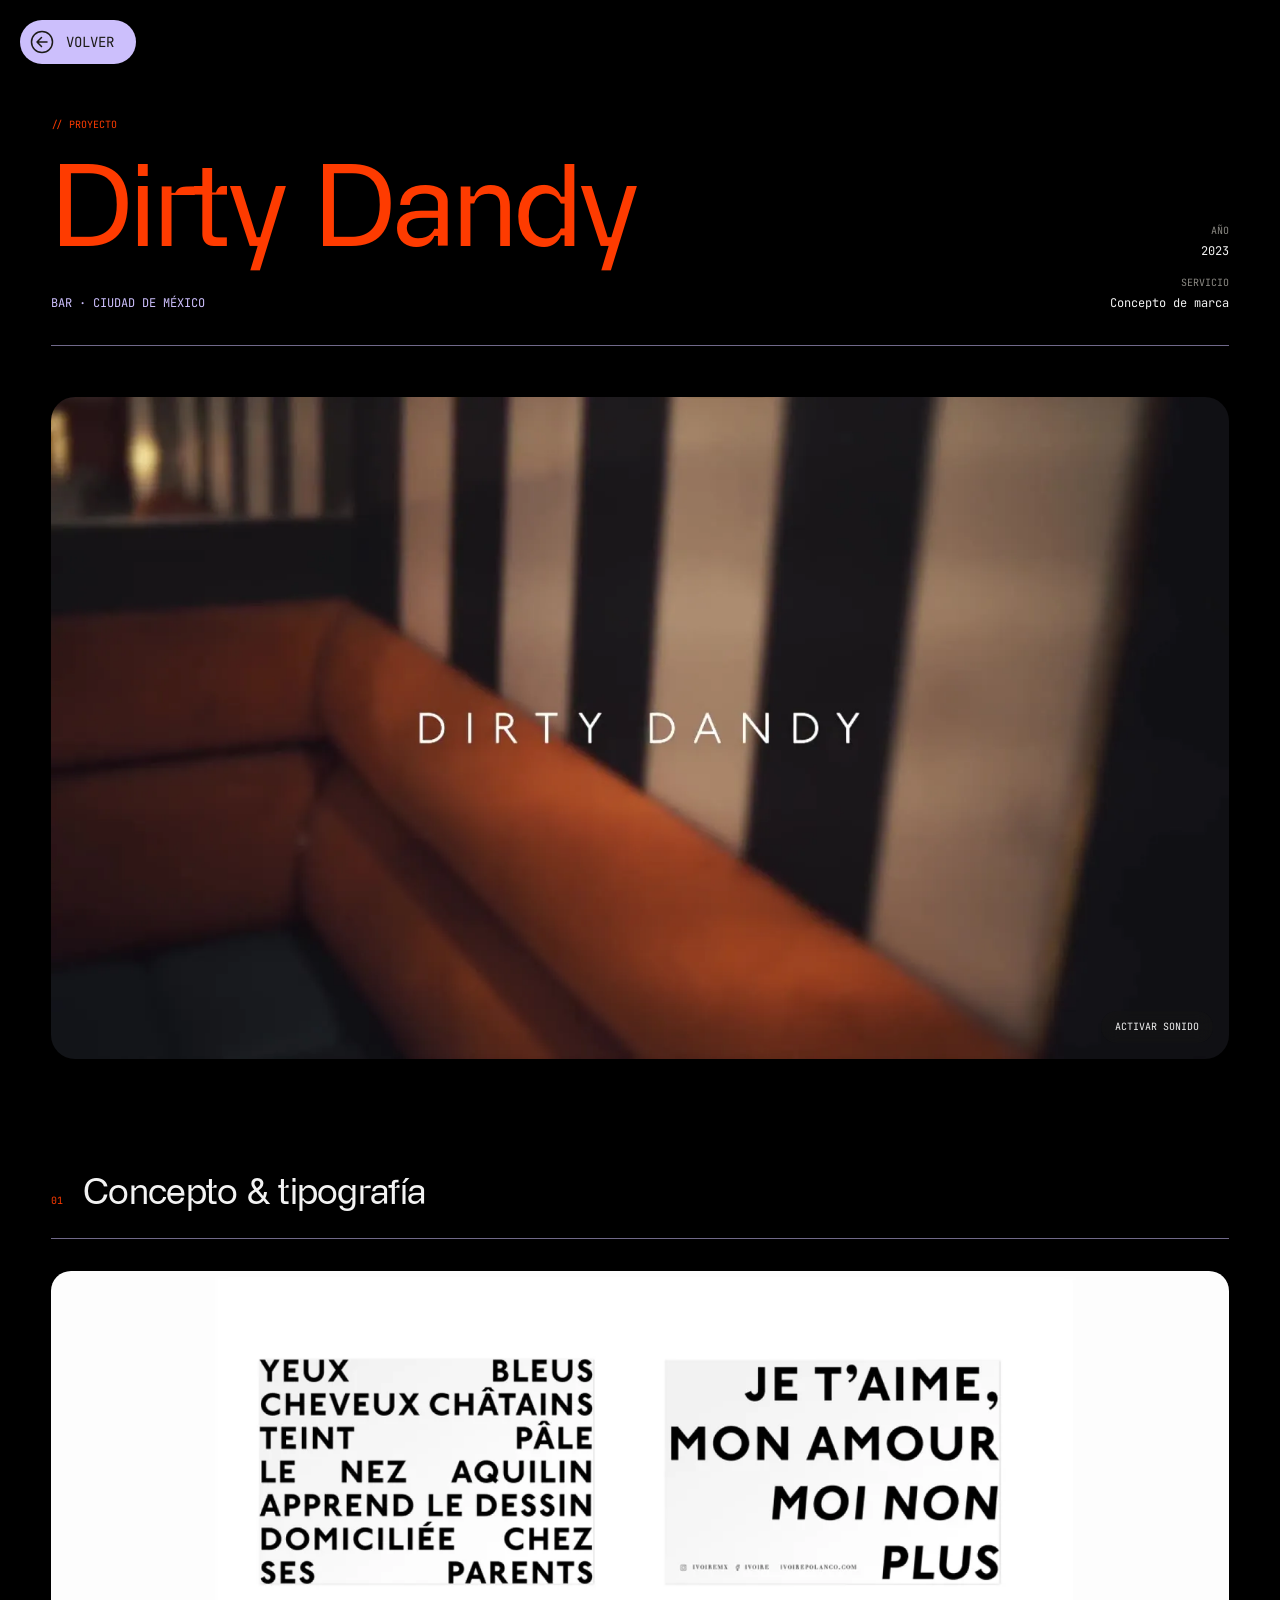
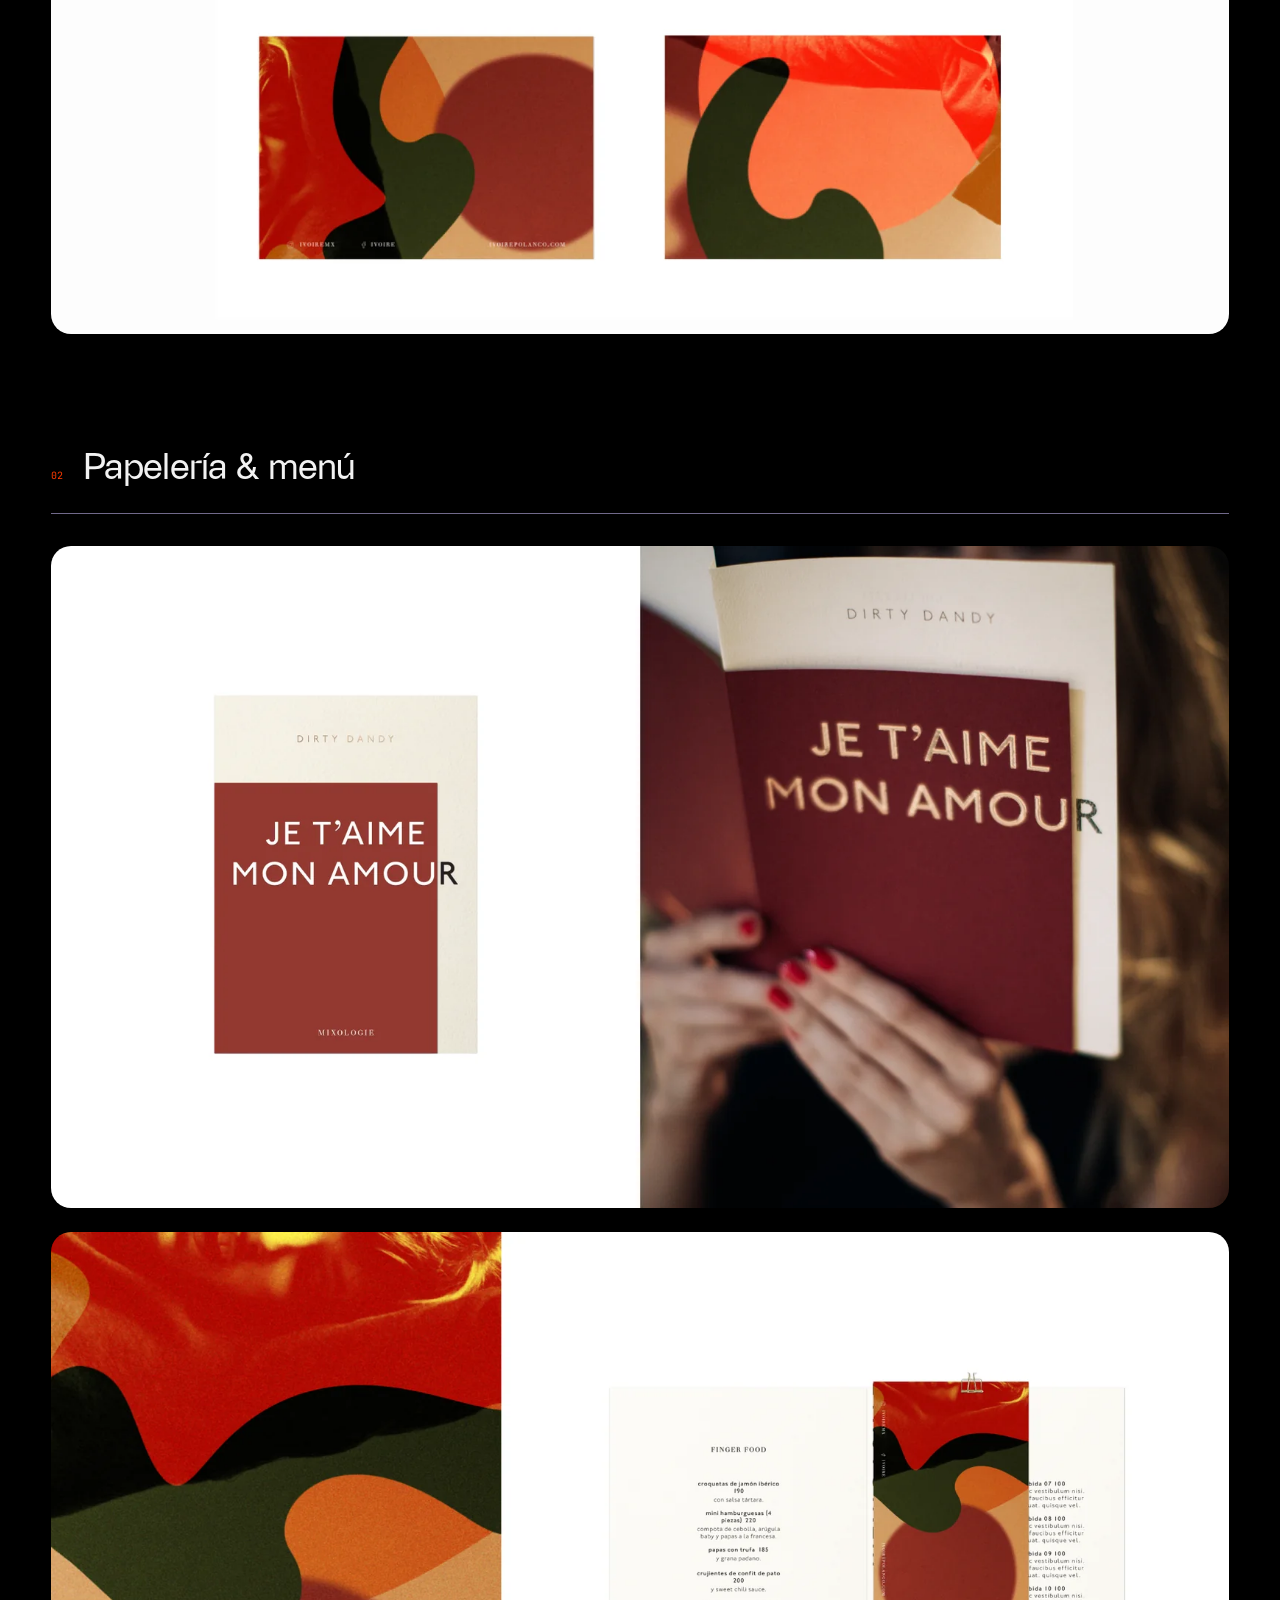
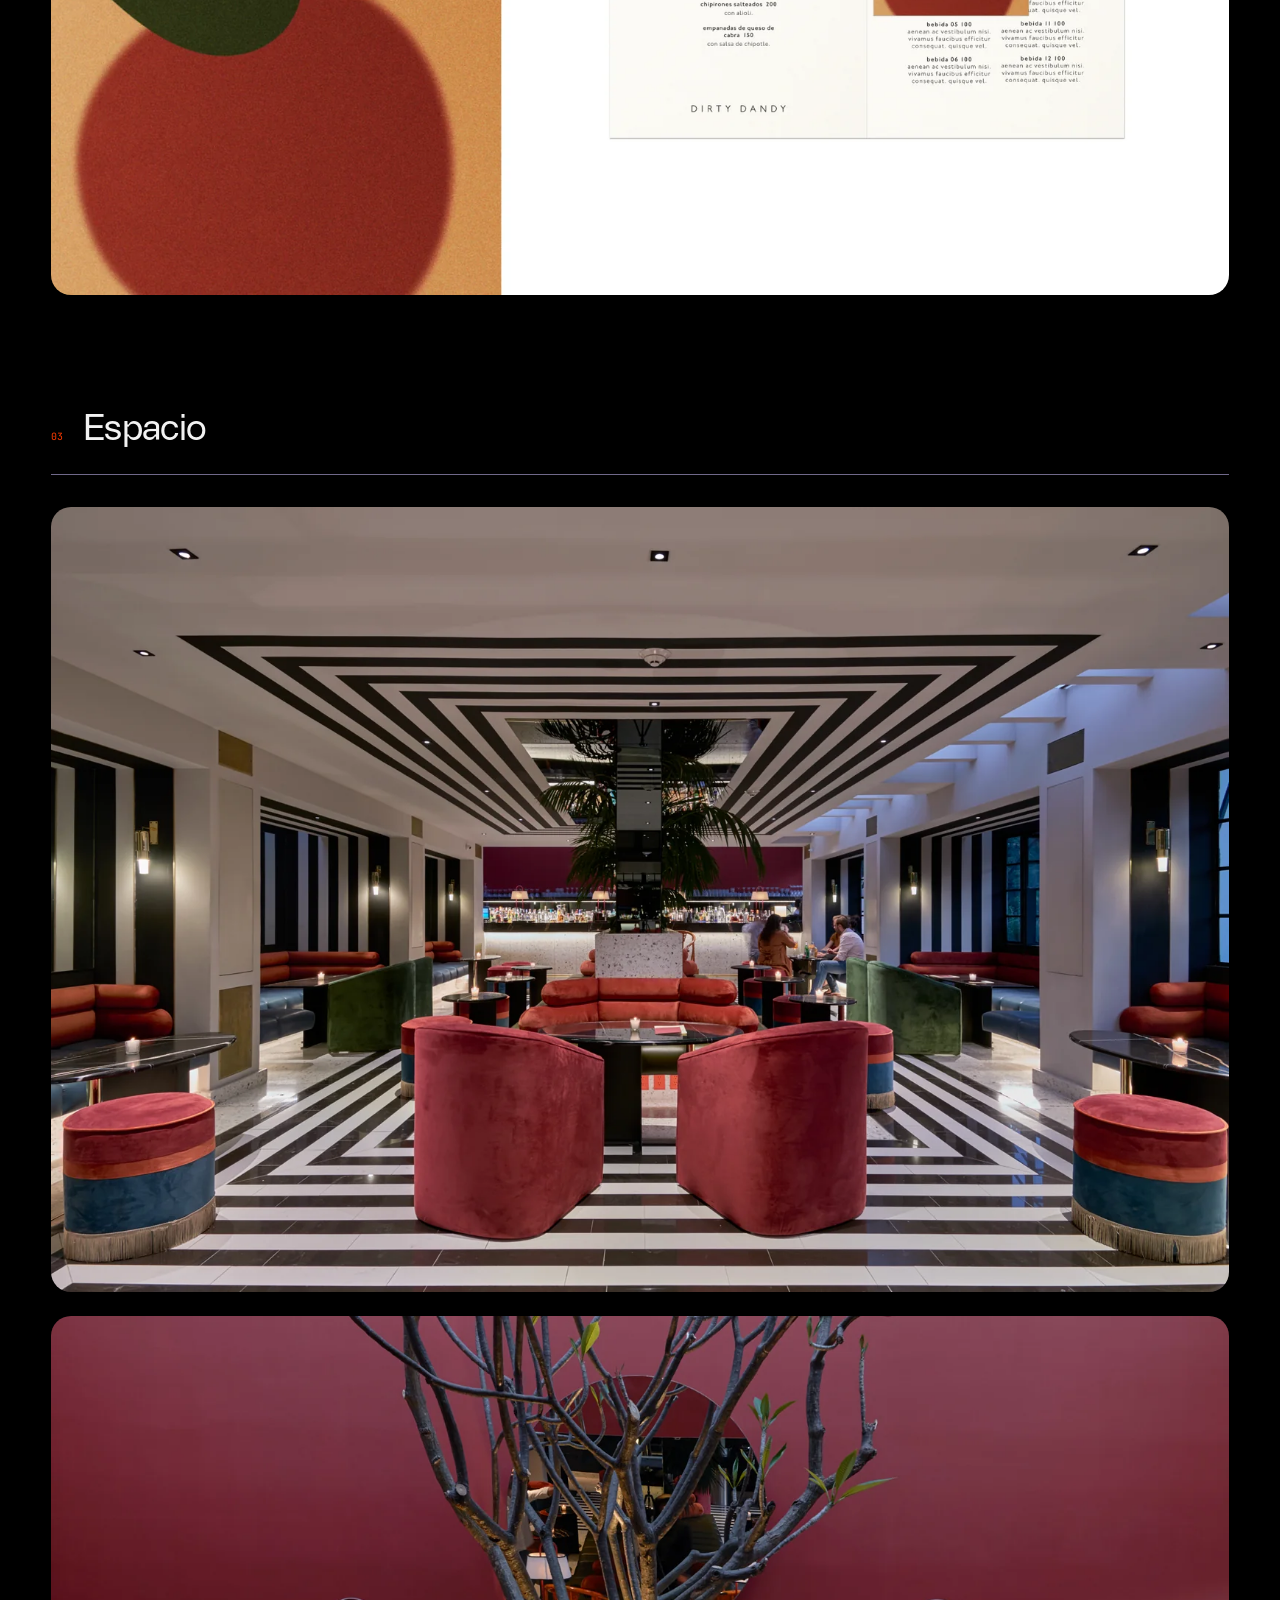
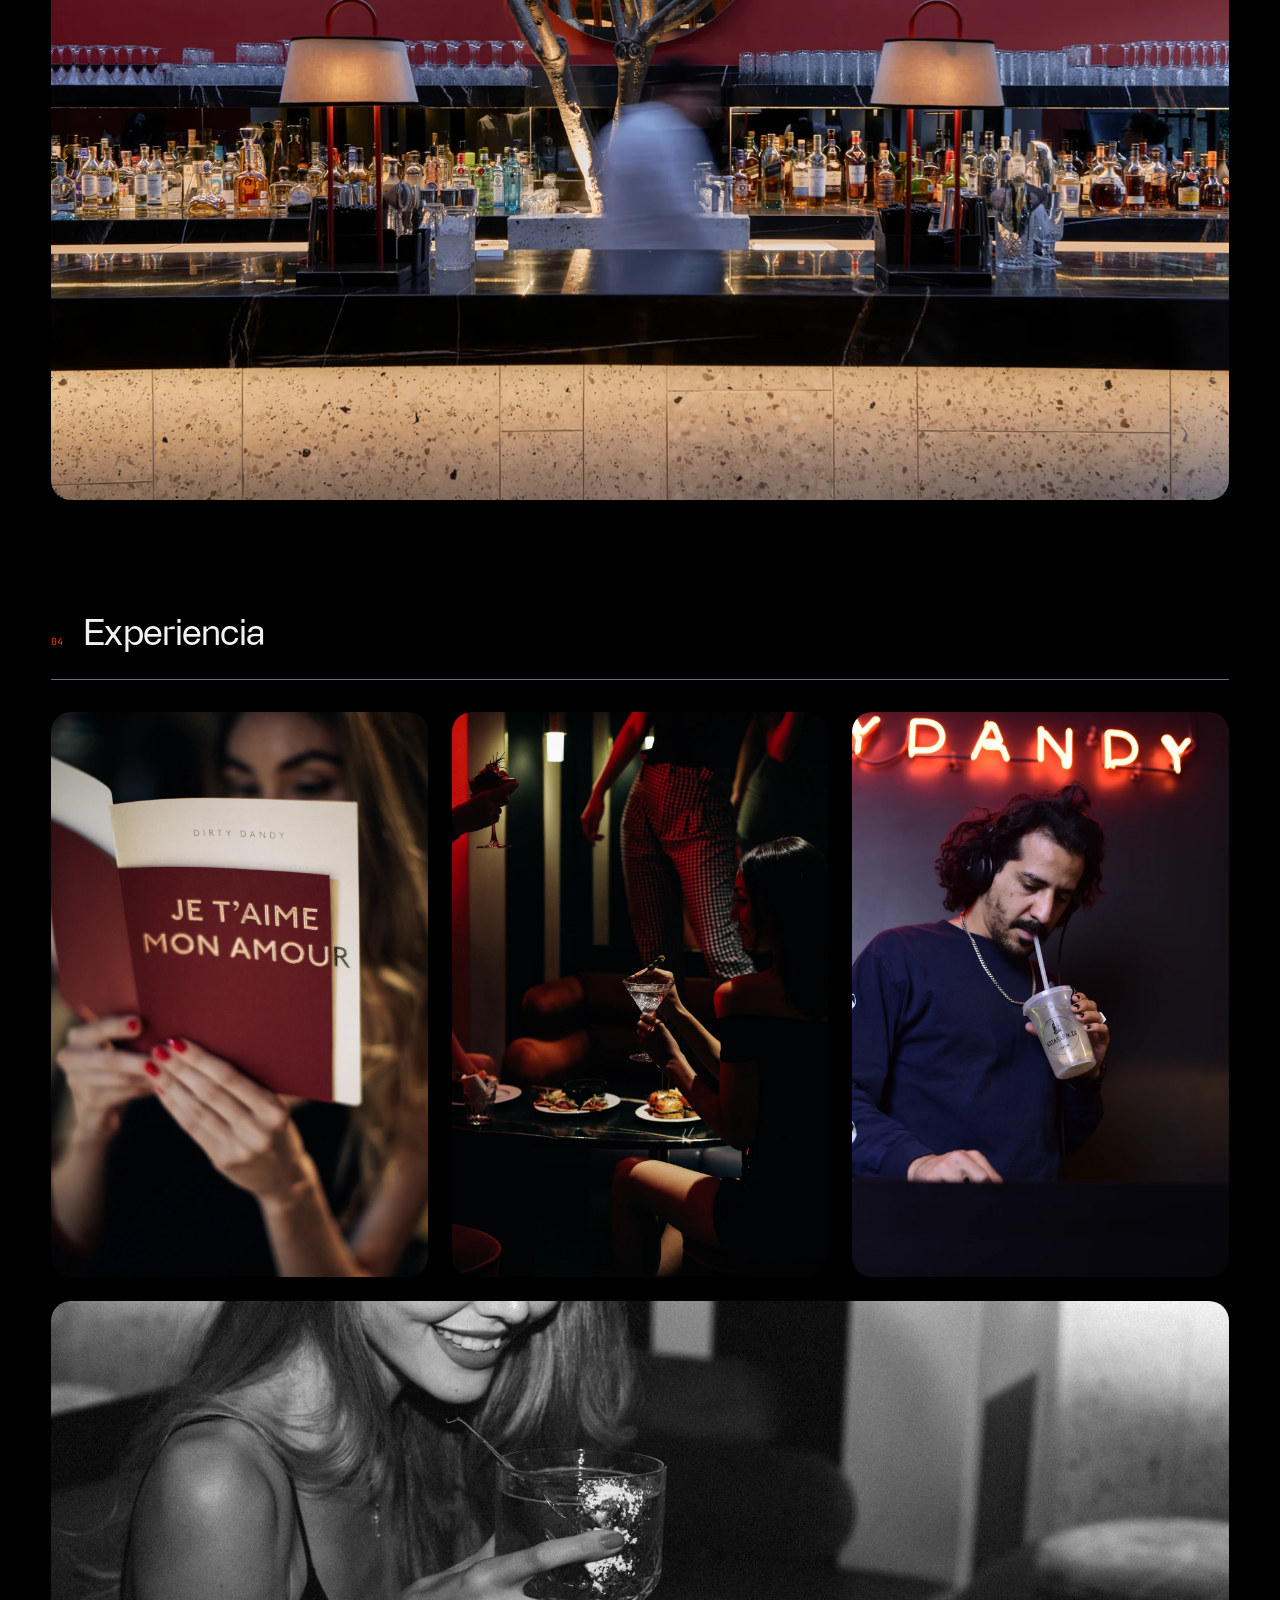
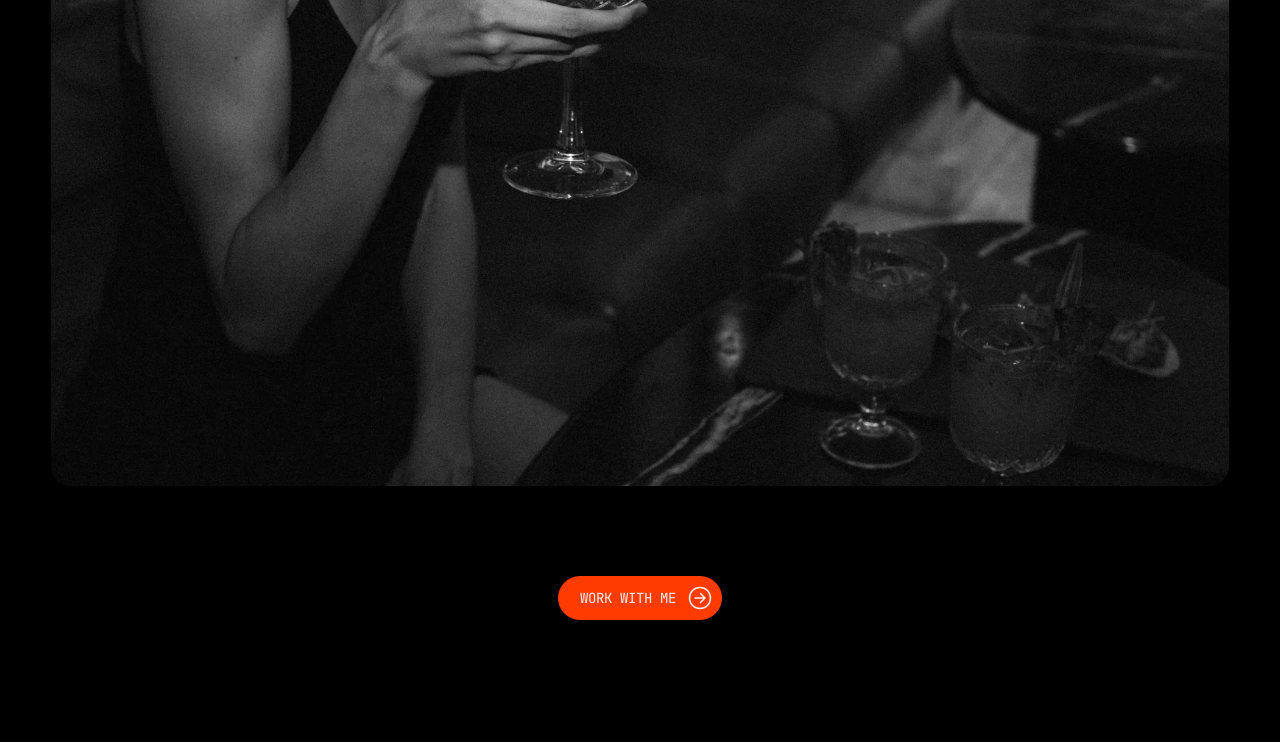
==== proyecto-dirty-dandy.html @ 0cddfb25 "Agrega el proyecto Dirty Dandy: video de portada y construcción de marca por capítulos Co-Authored-B" ====
<!doctype html>
<html lang="es">
<head>
  <meta charset="utf-8">
  <meta name="viewport" content="width=device-width, initial-scale=1">
  <title>Dirty Dandy — Juan Carlos Carranza</title>
  <meta name="description" content="Dirty Dandy. Concepto de marca por Juan Carlos Carranza.">
  <link rel="icon" href="assets/img/personaje-mini.jpg">
  <link rel="preconnect" href="https://fonts.googleapis.com">
  <link rel="preconnect" href="https://fonts.gstatic.com" crossorigin>
  <link href="https://fonts.googleapis.com/css2?family=JetBrains+Mono:wght@400;700&display=swap" rel="stylesheet">
  <link rel="preload" href="assets/fonts/Rinter-Regular.woff2" as="font" type="font/woff2" crossorigin>
  <link rel="stylesheet" href="styles.css">
</head>
<body class="am-page pj-page">
  <!-- Página de proyecto: se llega desde la tarjeta Dirty Dandy en Proyectos. -->
  <a href="index.html#proyectos" class="btn btn-lilac am-back"><svg class="arrow" viewBox="0 0 24 24" aria-hidden="true"><use href="#i-arrow"/></svg> Volver</a>

  <main class="pj">
    <header class="pj-head">
      <p class="label">// Proyecto</p>
      <h1>Dirty Dandy</h1>
      <p class="pj-tagline">Bar · Ciudad de México</p>
      <dl class="pj-meta">
        <div><dt>Año</dt><dd>2023</dd></div>
        <div><dt>Servicio</dt><dd>Concepto de marca</dd></div>
      </dl>
    </header>

    <div class="pj-video">
      <video src="assets/video/dirty-dandy.mp4" poster="assets/img/dirty-dandy/dd-poster.webp" autoplay muted loop playsinline preload="auto" aria-label="Video de Dirty Dandy"></video>
      <button type="button" class="pj-sound" aria-pressed="false" data-sound>Activar sonido</button>
    </div>

    <!-- Construcción de marca: cada capítulo es un paso. Para sumar piezas, copia una <figure>. -->
    <section class="dd-chapter">
      <div class="dd-step"><span>01</span><h2>Concepto &amp; tipografía</h2></div>
      <div class="dd-grid">
        <figure class="dd-item dd-full"><img src="assets/img/dirty-dandy/dd-09.webp" alt="Tarjetas tipográficas en francés: Je t'aime, mon amour" loading="lazy"></figure>
      </div>
    </section>

    <section class="dd-chapter">
      <div class="dd-step"><span>02</span><h2>Papelería &amp; menú</h2></div>
      <div class="dd-grid">
        <figure class="dd-item dd-full"><img src="assets/img/dirty-dandy/dd-08.webp" alt="Portada del menú de mixología: Je t'aime mon amour" loading="lazy"></figure>
        <figure class="dd-item dd-full"><img src="assets/img/dirty-dandy/dd-07.webp" alt="Menú Finger Food con arte abstracto" loading="lazy"></figure>
      </div>
    </section>

    <section class="dd-chapter">
      <div class="dd-step"><span>03</span><h2>Espacio</h2></div>
      <div class="dd-grid">
        <figure class="dd-item dd-full"><img src="assets/img/dirty-dandy/dd-03.webp" alt="Interior del bar con piso a rayas blanco y negro" loading="lazy"></figure>
        <figure class="dd-item dd-full"><img src="assets/img/dirty-dandy/dd-02.webp" alt="Barra con muro rojo, espejo redondo y árbol" loading="lazy"></figure>
      </div>
    </section>

    <section class="dd-chapter">
      <div class="dd-step"><span>04</span><h2>Experiencia</h2></div>
      <div class="dd-grid dd-three">
        <figure class="dd-item"><img src="assets/img/dirty-dandy/dd-05.webp" alt="Menú abierto en manos de una invitada" loading="lazy"></figure>
        <figure class="dd-item"><img src="assets/img/dirty-dandy/dd-04.webp" alt="Invitada con un martini en el bar" loading="lazy"></figure>
        <figure class="dd-item"><img src="assets/img/dirty-dandy/dd-01.webp" alt="DJ bajo el neón de Dirty Dandy" loading="lazy"></figure>
      </div>
      <div class="dd-grid">
        <figure class="dd-item dd-full"><img src="assets/img/dirty-dandy/dd-06.webp" alt="Fotografía en blanco y negro de una invitada con su coctel" loading="lazy"></figure>
      </div>
    </section>

    <div class="pj-cta">
      <a href="index.html#contacto" class="btn">Work with me <svg class="arrow" viewBox="0 0 24 24" aria-hidden="true"><use href="#i-arrow"/></svg></a>
    </div>
  </main>

  <svg width="0" height="0" style="position:absolute" aria-hidden="true">
    <symbol id="i-arrow" viewBox="0 0 24 24"><g fill="none" stroke="currentColor" stroke-width="1.5" stroke-linecap="round" stroke-linejoin="round"><circle cx="12" cy="12" r="10.5"/><path d="M7 12h10M12.5 7.5 17 12l-4.5 4.5"/></g></symbol>
  </svg>
  <script src="project-video.js" defer></script>
</body>
</html>
---- styles.css ----
/* Tipografía Rinter (Thunder Type, con licencia). Inter queda de respaldo. */
@font-face {
  font-family: "Rinter";
  src: url("assets/fonts/Rinter-Regular.woff2") format("woff2");
  font-weight: 400; font-style: normal; font-display: swap;
}

/* =========================================================
   COLORES Y TIPOGRAFÍA
   Cambia estos valores para ajustar toda la paleta del sitio.
   ========================================================= */
:root {
  /* Paleta del sistema visual */
  --black:  #1C1B17;  /* negro */
  --orange: #FE3B00;  /* naranja */
  --lilac:  #CCBFFC;  /* lila */
  --paper:  #F2F2F2;  /* gris claro */
  --white:  #F2F2F2;
  --grey:   #8C8A84;  /* texto secundario sobre negro */
  --grey-l: #6B6963;  /* texto secundario sobre gris claro */
  --line:   #33322D;  /* líneas sobre negro */
  --line-l: #D9D8D4;  /* líneas sobre gris claro */
  --tile:   #262520;  /* fondo de tarjetas */

  /* Tipografía del sistema visual */
  --sans: "Rinter", "Helvetica Neue", Arial, sans-serif;
  --mono: "JetBrains Mono", ui-monospace, Menlo, monospace;
  --track: -0.02em;   /* tracking -20 */
  --gutter: clamp(16px, 4vw, 56px);
  --max: 1320px;
}

* { box-sizing: border-box; margin: 0; padding: 0; }
html { scroll-behavior: smooth; scroll-padding-top: 100px; }
body {
  background: var(--black); color: var(--white);
  font-family: var(--mono); font-size: 12px; line-height: 20px;   /* Base 12/20 */
  -webkit-font-smoothing: antialiased; overflow-x: hidden;
}
a { color: inherit; text-decoration: none; }
img { display: block; max-width: 100%; }
::selection { background: var(--orange); color: var(--white); }
h1, h2, h3 { font-family: var(--sans); font-weight: 400; letter-spacing: var(--track); }
svg { width: 20px; height: 20px; flex: none; }

/* ---------- Estilos de texto del sistema ---------- */
.t-h1 { font-family: var(--sans); font-size: 36px; line-height: 44px; font-weight: 400; letter-spacing: var(--track); }
.t-h2 { font-family: var(--sans); font-size: 20px; line-height: 28px; font-weight: 400; letter-spacing: var(--track); }
.t-lg { font-family: var(--mono); font-size: 14px; line-height: 22px; }
.t-sm { font-family: var(--mono); font-size: 10px; line-height: 20px; text-transform: uppercase; }

/* ---------- Botones del sistema (píldoras con borde) ---------- */
.btn {
  display: inline-flex; align-items: center; gap: 12px; height: 44px; padding: 0 10px 0 22px;
  border-radius: 999px; border: 1.5px solid var(--paper);
  font-family: var(--mono); font-size: 14px; line-height: 22px; text-transform: uppercase; white-space: nowrap;
  background: var(--orange); color: var(--paper);
  transition: background .2s, color .2s, border-color .2s;
}
.btn .arrow { width: 24px; height: 24px; transition: transform .25s; }
.btn:hover { background: var(--black); color: var(--paper); }
.btn:hover .arrow { transform: translateX(3px); }
.btn-lilac { background: var(--lilac); color: var(--black); border-color: var(--black); }
.btn-lilac:hover { background: var(--orange); color: var(--paper); border-color: var(--paper); }
.light .btn { border-color: var(--black); }
.btn-sm { height: 42px; }
.arrow { width: 24px; height: 24px; }

/* Botón de ícono (WhatsApp, redes) */
.icon-btn {
  width: 44px; height: 44px; border-radius: 50%; flex: none;
  display: grid; place-items: center;
  background: #3A3935; color: var(--paper); border: 1.5px solid var(--paper);
  transition: background .2s, transform .2s;
}
.icon-btn svg { width: 22px; height: 22px; }
.icon-btn:hover { background: var(--orange); }

/* ---------- Menú ---------- */
.nav {
  position: fixed; top: 26px; left: 50%; transform: translateX(-50%); z-index: 60;
  width: max-content; max-width: calc(100vw - 24px);
  display: flex; align-items: center; gap: 28px;
  height: 62px; padding: 0 8px; border-radius: 999px;
  /* vidrio esmerilado oscuro */
  background:
    linear-gradient(180deg, rgba(255,255,255,.055), rgba(255,255,255,.015) 50%, rgba(255,255,255,.03)),
    rgba(20, 19, 17, .9);
  backdrop-filter: blur(18px) saturate(140%); -webkit-backdrop-filter: blur(18px) saturate(140%);
  box-shadow: inset 0 1px 0 rgba(255,255,255,.08), 0 30px 60px -20px rgba(0,0,0,.95), 0 0 0 1px rgba(0,0,0,.6);
  transition: gap .35s ease;
}
.nav-brand { flex: none; display: flex; align-items: center; gap: 12px; color: var(--orange); }
.nav-brand img { width: 42px; height: 42px; border-radius: 50%; object-fit: cover; }
.nav-name { font-family: var(--sans); font-size: 16px; letter-spacing: var(--track); white-space: nowrap; overflow: hidden; max-width: 420px; transition: max-width .35s ease, opacity .25s; }
.nav-links { position: relative; display: flex; align-items: center; height: 42px; gap: 2px; }
.nav::before {                       /* borde fino de luz: naranja a la izquierda, lila a la derecha */
  content: ""; position: absolute; inset: 0; border-radius: inherit; padding: 1px; pointer-events: none;
  background: linear-gradient(100deg, rgba(254,59,0,.45), rgba(255,255,255,.12) 18%, rgba(255,255,255,.05) 50%, rgba(204,191,252,.35));
  -webkit-mask: linear-gradient(#000 0 0) content-box, linear-gradient(#000 0 0); -webkit-mask-composite: xor; mask-composite: exclude;
}
.nav-links { height: 48px; }
.nav-links .tab {
  position: relative; z-index: 2; display: flex; align-items: center; height: 100%; padding: 0 20px; border-radius: 999px;
  font-family: var(--mono); font-size: 12px; line-height: 20px; text-transform: uppercase; color: #6E6C67; white-space: nowrap; transition: color .3s;
}
.nav-links .tab:hover { color: #B9B7B1; }
.nav-links .tab.is-active, .nav-links .tab.is-lit { color: var(--paper); }
.nav-links .tab:focus-visible { outline: 2px solid rgba(242,242,242,.6); outline-offset: -3px; }

/* Botón CTA del menú, con las reglas de los botones: lila → naranja al pasar el mouse → negro al presionar */
.nav .nav-cta { background: var(--lilac); color: var(--black); border-color: var(--black); }
.nav .nav-cta:hover { background: var(--orange); color: var(--paper); border-color: var(--paper); }
.nav .nav-cta:active { background: var(--black); color: var(--paper); border-color: var(--paper); }

/* ---------- Efecto spotlight en el menú ---------- */
.nav { --light: 228, 240, 236; }
.active-pill, .hover-pill { position: absolute; top: 0; left: 0; height: 100%; width: 0; border-radius: 999px; pointer-events: none; opacity: 0; }
.active-pill {                       /* píldora de vidrio en relieve, con la forma de los botones CTA */
  z-index: 1;
  background: linear-gradient(180deg, rgba(255,255,255,.13), rgba(255,255,255,.05) 55%, rgba(255,255,255,.07));
  box-shadow: inset 0 1px 0 rgba(255,255,255,.22), 0 8px 20px -8px rgba(0,0,0,.9), 0 0 24px -6px rgba(230,240,236,.22);
}
.active-pill::after, .hover-pill::after {   /* aro de luz del vidrio */
  content: ""; position: absolute; inset: 0; border-radius: inherit; padding: 1.5px; pointer-events: none;
  background: linear-gradient(180deg, rgba(255,255,255,.55), rgba(255,255,255,.06) 55%, rgba(204,191,252,.3));
  -webkit-mask: linear-gradient(#000 0 0) content-box, linear-gradient(#000 0 0); -webkit-mask-composite: xor; mask-composite: exclude;
}
.active-pill::before {               /* destello en el borde superior, donde cae la luz */
  content: ""; position: absolute; left: 18%; right: 18%; top: -2px; height: 2px; border-radius: 2px;
  background: radial-gradient(closest-side, rgba(255,245,230,.95), transparent); filter: blur(.5px);
}
.hover-pill { z-index: 0; background: rgba(255,255,255,.04); }
.hover-pill::after { background: linear-gradient(180deg, rgba(255,255,255,.16), rgba(255,255,255,.02)); }
.beam {
  position: absolute; left: 0; bottom: 54px; width: 0; height: 160px; pointer-events: none; opacity: 0;
  transform-origin: 50% 100%; mix-blend-mode: screen; filter: blur(5px);
}
.beam::before, .beam i {
  content: ""; position: absolute; inset: 0;
  clip-path: polygon(calc(50% - var(--top, 5px)) 0, calc(50% + var(--top, 5px)) 0, 100% 100%, 0 100%);
}
.beam::before { background: linear-gradient(180deg, rgba(var(--light),0), rgba(var(--light),.12) 45%, rgba(var(--light),.38) 92%, rgba(var(--light),.5)); }
.beam i {
  background: repeating-linear-gradient(90deg, rgba(var(--light),0) 0 9px, rgba(var(--light),.16) 9px 12px, rgba(var(--light),0) 12px 22px);
  -webkit-mask: linear-gradient(180deg, transparent, #000 70%); mask: linear-gradient(180deg, transparent, #000 70%);
  animation: breathe 3.6s ease-in-out infinite;
}
@keyframes breathe { 50% { opacity: .35; } }
.rimlight { position: absolute; top: -1.5px; left: 0; width: 0; height: 2px; z-index: 3; pointer-events: none; opacity: 0;
  background: radial-gradient(closest-side, rgba(228,255,246,.9), rgba(228,255,246,0)); }
.floor { position: absolute; top: 48px; left: 0; width: 0; height: 44px; border-radius: 50%; pointer-events: none; opacity: 0;
  background: rgba(200,235,225,.22); filter: blur(18px); mix-blend-mode: screen; z-index: -1; }
.nav-cta, .nav-wa { transition: opacity .25s; }
.nav-wa { display: none; }
/* Versión compacta (al bajar) */
.nav.is-compact .nav-name { max-width: 0; opacity: 0; margin-left: -12px; }
.nav.is-compact .nav-cta { display: none; }
.nav.is-compact .nav-wa { display: grid; }

/* ---------- Botones flotantes ---------- */
.float { position: fixed; left: 14px; bottom: 24px; z-index: 40; list-style: none; display: flex; flex-direction: column; gap: 10px; }

/* ---------- Portada ---------- */
.hero {
  min-height: 100svh;
  display: flex; flex-direction: column; align-items: center; justify-content: center; text-align: center;
  padding: 130px var(--gutter) 80px;
}
/* Personaje del hero */
.toy {
  position: relative; display: block; border: 0; background: none; cursor: pointer; padding: 0;
  width: clamp(170px, 20vw, 270px); aspect-ratio: 697 / 900; margin-bottom: clamp(28px, 4vw, 48px);
  perspective: 900px; -webkit-tap-highlight-color: transparent;
}
.toy:focus-visible { outline: 2px solid rgba(242,242,242,.6); outline-offset: 8px; border-radius: 24px; }
.toy-glow {                         /* halo naranja detrás, tu color */
  position: absolute; left: 50%; top: 46%; width: 115%; aspect-ratio: 1; border-radius: 50%;
  transform: translate(-50%, -50%);
  background: radial-gradient(circle, rgba(254,59,0,.55), rgba(254,59,0,.18) 45%, transparent 70%);
  filter: blur(10px); animation: glow 4.2s ease-in-out infinite;
}
.toy-body { position: absolute; inset: 0; display: block; transform-style: preserve-3d; will-change: transform; }
.toy-body img {
  width: 100%; height: 100%; object-fit: contain; display: block;
  filter: drop-shadow(0 18px 24px rgba(0,0,0,.45));
  transform-origin: 50% 100%;
  animation: toy-drop 1.1s cubic-bezier(.3,.7,.3,1) both, toy-float 4.2s ease-in-out 1.1s infinite;
}
.toy-shadow {                       /* sombra en el piso que se achica cuando flota */
  position: absolute; left: 50%; bottom: -4%; width: 62%; height: 7%; border-radius: 50%;
  transform: translateX(-50%); background: radial-gradient(closest-side, rgba(0,0,0,.6), transparent);
  animation: toy-shadow 4.2s ease-in-out 1.1s infinite;
}
/* entrada: cae, se aplasta al tocar el piso y rebota */
@keyframes toy-drop {
  0%   { transform: translateY(-120px) scale(.9, 1.08); opacity: 0; }
  45%  { transform: translateY(0) scale(.96, 1.04); opacity: 1; }
  58%  { transform: translateY(0) scale(1.1, .88); }
  74%  { transform: translateY(-22px) scale(.97, 1.04); }
  88%  { transform: translateY(0) scale(1.04, .96); }
  100% { transform: translateY(0) scale(1, 1); }
}
@keyframes toy-float { 50% { transform: translateY(-12px) rotate(-1.2deg); } }
@keyframes toy-shadow { 50% { transform: translateX(-50%) scale(.82); opacity: .7; } }
@keyframes glow { 50% { opacity: .75; transform: translate(-50%, -50%) scale(.94); } }
/* al tocarlo: salta para saludar */
.toy.is-hop .toy-body img { animation: toy-hop .9s cubic-bezier(.3,.7,.3,1); }
@keyframes toy-hop {
  0%   { transform: translateY(0) scale(1, 1); }
  15%  { transform: translateY(0) scale(1.1, .88); }
  45%  { transform: translateY(-46px) scale(.95, 1.06) rotate(-6deg); }
  60%  { transform: translateY(-46px) rotate(6deg); }
  80%  { transform: translateY(0) scale(1.08, .92) rotate(0); }
  100% { transform: translateY(0) scale(1, 1); }
}
@keyframes bob { 50% { transform: translateY(-10px); } }
.hero h1 { color: var(--orange); font-size: clamp(36px, 4.8vw, 72px); line-height: 1.05; }  /* título grande de portada */
.hero-text { max-width: 60ch; margin-top: 28px; color: #D9D8D4; }
.hero-text strong { color: var(--paper); font-weight: 700; }
.hero .btn { margin-top: 28px; }
.chips { list-style: none; display: flex; flex-wrap: wrap; justify-content: center; gap: 8px; margin-top: 28px; }
.chips a {
  display: block; background: var(--lilac); color: var(--black);
  padding: 10px 18px; font-size: 12px; line-height: 20px; text-transform: uppercase;
  transition: background .2s, color .2s;
}
.chips a:hover { background: var(--black); color: var(--paper); box-shadow: inset 0 0 0 1px var(--lilac); }

/* ---------- Generales ---------- */
.section { max-width: var(--max); margin: 0 auto; padding: clamp(72px, 9vw, 120px) var(--gutter); border-top: 1px solid var(--line); }
/* Secciones en gris claro: el fondo se extiende a todo el ancho */
.light { background: var(--paper); color: var(--black); box-shadow: 0 0 0 100vmax var(--paper); clip-path: inset(0 -100vmax); border-top-color: var(--line-l); }
.label { color: var(--orange); font-size: 10px; line-height: 20px; text-transform: uppercase; margin-bottom: 32px; }   /* Sm */
h2 { font-size: 36px; line-height: 44px; }   /* H1 del sistema */
.hl { color: var(--orange); }

/* ---------- Sobre mí ---------- */
.about { display: grid; grid-template-columns: 1.15fr 1fr; gap: clamp(36px, 6vw, 96px); align-items: start; }
.about h2 { max-width: 20ch; }
.about-text { display: flex; flex-direction: column; gap: 16px; font-size: 12px; line-height: 20px; text-align: justify; hyphens: auto; }   /* base 12/20, igual que el hero */
.about-text strong { font-weight: 700; }
.about-text .btn { align-self: flex-start; margin-top: 12px; }
.facts { list-style: none; display: grid; grid-template-columns: repeat(3, 1fr); gap: 16px; margin-top: 8px; padding-top: 20px; border-top: 1px solid var(--line-l); text-align: left; }
.facts b { display: block; font-family: var(--mono); font-weight: 400; font-size: 36px; line-height: 44px; letter-spacing: -0.04em; color: var(--orange); }
.facts span { font-size: 10px; line-height: 20px; color: var(--grey-l); text-transform: uppercase; }

/* ---------- Pilares ---------- */
.pillars { list-style: none; display: grid; grid-template-columns: repeat(4, 1fr); gap: 1px; background: var(--line-l); border: 1px solid var(--line-l); }
.pillars li { background: var(--paper); padding: 24px 22px 28px; min-height: 240px; display: flex; flex-direction: column; gap: 10px; transition: background .3s, color .3s; }
.pillars li:hover { background: var(--orange); color: var(--paper); }
.pillars li:hover .num, .pillars li:hover p { color: var(--paper); }
.num { color: var(--orange); font-size: 10px; line-height: 20px; }
.pillars h3 { font-size: 36px; line-height: 44px; margin-top: auto; }   /* H1 */
.pillars p { color: var(--grey-l); }

/* ---------- Formas ---------- */

/* ---------- Proyectos ---------- */
.head-row { display: flex; justify-content: space-between; align-items: baseline; gap: 16px; flex-wrap: wrap; }
.note { color: var(--grey-l); font-size: 10px; line-height: 20px; text-transform: uppercase; margin-bottom: 32px; }
.work { display: grid; grid-template-columns: repeat(2, 1fr); gap: clamp(20px, 3vw, 36px); }
.card-wide { grid-column: 1 / -1; }
.media { aspect-ratio: 4 / 3; overflow: hidden; background: var(--tile); }
.card-wide .media { aspect-ratio: 21 / 9; }
.media > * { width: 100%; height: 100%; object-fit: cover; transition: transform .8s cubic-bezier(.2,.7,.2,1); }
.card:hover .media > * { transform: scale(1.035); }
.meta { display: flex; align-items: center; flex-wrap: wrap; gap: 4px 16px; padding-top: 12px; }
.meta h3 { font-size: 20px; line-height: 28px; }   /* H2 */
.meta p { color: var(--grey-l); font-size: 10px; line-height: 20px; text-transform: uppercase; }
.meta .arrow { margin-left: auto; color: var(--black); transition: color .2s, transform .25s; }
.card { cursor: pointer; }
.card:hover .meta .arrow { color: var(--orange); transform: translateX(3px); }
.tag { background: var(--orange); color: var(--paper); font-size: 10px; line-height: 20px; padding: 0 8px; text-transform: uppercase; }

/* Marcadores de posición (se reemplazan por fotos reales) */
.ph { display: grid; place-items: center; position: relative; }
.ph span { position: relative; z-index: 1; font-size: 10px; line-height: 20px; text-transform: uppercase; }
.ph-1 { background: var(--orange); }
.ph-1::before { content: ""; position: absolute; width: 34%; aspect-ratio: 1; border-radius: 50%; background: var(--black); right: 10%; }
.ph-1 span { color: var(--black); }
.ph-2 { background: var(--lilac); color: var(--black); }
.ph-2::before { content: ""; position: absolute; inset: 16%; border: 1px solid var(--black); }
.ph-3 { background: var(--black); background-image: repeating-linear-gradient(90deg, transparent 0 40px, #2c2b26 40px 41px); color: var(--grey); }
.ph-4 { background: #E6E5E1; color: var(--black); }
.ph-4::before { content: ""; position: absolute; width: 60%; height: 2px; background: var(--orange); transform: rotate(-22deg); }
.ph-5 { background: var(--tile); color: var(--paper); }
.ph-5::before { content: ""; position: absolute; width: 30%; aspect-ratio: 1; background: var(--orange); border-radius: 30% 70% 70% 30% / 30% 30% 70% 70%; }

/* ---------- Tienda ---------- */
.shop { display: grid; grid-template-columns: 1fr auto; gap: 32px; align-items: center; background: var(--orange); padding: clamp(28px, 5vw, 64px); }
.shop .label { color: var(--black); margin-bottom: 20px; }
.shop h2 { color: var(--black); }
.shop-text { margin-top: 16px; max-width: 44ch; color: var(--black); font-size: 12px; line-height: 20px; }
.shop img { width: clamp(140px, 20vw, 260px); height: auto; aspect-ratio: 1; object-fit: cover; border-radius: 50%; }

/* ---------- Contacto ---------- */
.contact .big { font-size: clamp(40px, 7vw, 112px); line-height: 1.05; max-width: 15ch; }
.contact-actions { display: flex; flex-wrap: wrap; align-items: center; gap: 16px 32px; margin-top: 40px; }
.mail { font-size: 14px; line-height: 22px; border-bottom: 1px solid var(--grey); transition: color .2s, border-color .2s; word-break: break-all; }
.mail:hover { color: var(--orange); border-color: var(--orange); }

/* ---------- Pie ---------- */
.footer {
  max-width: var(--max); margin: 0 auto; padding: 28px var(--gutter) 28px calc(var(--gutter) + 60px);
  display: flex; justify-content: space-between; flex-wrap: wrap; gap: 12px;
  border-top: 1px solid var(--line); color: var(--grey); font-size: 10px; line-height: 20px; text-transform: uppercase;
}
.footer a:hover { color: var(--orange); }

/* ---------- Aparición suave ---------- */
.reveal { opacity: 0; transform: translateY(22px); transition: opacity .9s ease, transform .9s cubic-bezier(.2,.7,.2,1); }
.reveal.in { opacity: 1; transform: none; }
@media (prefers-reduced-motion: reduce) {
  .reveal { opacity: 1; transform: none; transition: none; }
  .toy-body img, .toy-shadow, .toy-glow, .beam i { animation: none !important; }
  html { scroll-behavior: auto; }
}

/* ---------- Tableta ---------- */
@media (max-width: 1000px) {
  .about { grid-template-columns: 1fr; }
  .pillars, .forms { grid-template-columns: repeat(2, 1fr); }
}

/* ---------- Celular ---------- */
@media (max-width: 640px) {
  .nav { top: 12px; gap: 16px; height: 56px; padding: 0 6px; }
  .nav-name, .nav-cta { display: none; }   /* en celular el menú siempre es compacto */
  .nav-wa { display: grid; }
  .nav-links { gap: 14px; }
  .nav-links a { font-size: 11px; }
  .float { display: none; } /* en celular, el botón Escríbeme del menú ya lleva a WhatsApp */
  .pillars, .forms, .work { grid-template-columns: 1fr; }
  .pillars li { min-height: 0; }
  .forms article { min-height: 0; }
  .card-wide .media { aspect-ratio: 4 / 3; }
  h2 { font-size: 28px; line-height: 36px; }
  .shop { grid-template-columns: 1fr; }
  .shop img { width: 140px; }
  .footer { padding-left: var(--gutter); }
}

/* =========================================================
   GLASS MENU — el menú de celular y tableta.
   Un botón redondo de tres líneas que se abre como una placa
   oscura con las secciones; una lupa ámbar marca la activa.
   ========================================================= */
.burger { display: none; }
.burger {
  width: 44px; height: 44px; border-radius: 50%; flex: none; cursor: pointer;
  border: 1.5px solid var(--paper);
  background: radial-gradient(120% 90% at 20% 0%, #34312c, #1f1d1a 60%, #161513);
  flex-direction: column; align-items: center; justify-content: center; gap: 4px;
}
.burger span { width: 16px; height: 1.5px; border-radius: 1px; background: var(--paper); transition: transform .3s, opacity .3s; }
.burger:hover span:nth-child(2) { transform: scaleX(.7); }

.gm { position: fixed; inset: 0; z-index: 80; }
.gm[hidden] { display: none; }
.gm-backdrop { position: absolute; inset: 0; background: rgba(12, 12, 10, .55); backdrop-filter: blur(6px); -webkit-backdrop-filter: blur(6px); }
.gm-sheet {
  --row: 84px;
  position: absolute; left: 50%; top: 50%; width: min(420px, calc(100vw - 32px));
  transform: translate(-50%, -50%);
  padding: 92px 0 18px; border-radius: 36px; overflow: hidden;
  background:
    url("data:image/svg+xml,%3Csvg xmlns='http://www.w3.org/2000/svg' width='200' height='200'%3E%3Cfilter id='n'%3E%3CfeTurbulence type='fractalNoise' baseFrequency='.9' numOctaves='3' stitchTiles='stitch'/%3E%3CfeColorMatrix values='0 0 0 0 1 0 0 0 0 1 0 0 0 0 1 0 0 0 .075 0'/%3E%3C/filter%3E%3Crect width='100%25' height='100%25' filter='url(%23n)'/%3E%3C/svg%3E"),
    radial-gradient(120% 90% at 20% 0%, #34312c 0%, #1f1d1a 60%, #161513 100%);
  box-shadow:
    inset 0 0 0 1px rgba(255,255,255,.05),
    inset 0 1px 0 rgba(255, 232, 206, .16),     /* bisel superior cálido */
    0 2px 3px rgba(0,0,0,.6),
    0 30px 60px -24px rgba(0,0,0,.9);
  color: var(--paper);
}
/* botón de cerrar: tapa naranja en un hueco hundido */
.gm-close {
  position: absolute; top: 18px; right: 18px; width: 64px; height: 64px; border-radius: 50%; border: 0; cursor: pointer;
  background: #141416; box-shadow: inset 0 3px 6px rgba(0,0,0,.9), 0 1px 0 rgba(255,255,255,.08);
  display: grid; place-items: center;
}
.gm-cap {
  position: relative; width: 48px; height: 48px; border-radius: 50%;
  background: radial-gradient(circle at 40% 30%, #ff7a45, var(--orange) 45%, #c93000 100%);
  box-shadow: 0 5px 9px -2px rgba(0,0,0,.8), inset 0 -2.5px 3px rgba(0,0,0,.2), inset 0 1.5px 1.5px rgba(255,220,190,.5);
  transition: transform .15s;
}
.gm-cap::before, .gm-cap::after {
  content: ""; position: absolute; left: 50%; top: 50%; width: 18px; height: 2.5px; border-radius: 2px; background: #2a0e04;
  transform: translate(-50%, -50%) rotate(45deg);
}
.gm-cap::after { transform: translate(-50%, -50%) rotate(-45deg); }
.gm-close:active .gm-cap { transform: scale(.94); }

.gm-items { position: relative; display: flex; flex-direction: column; }
.gm-item {
  position: relative; display: flex; align-items: center; justify-content: space-between;
  height: var(--row); padding: 0 36px 0 40px;
  font-family: var(--mono); font-size: 32px; letter-spacing: -0.03em; white-space: nowrap;
  color: #8A8986; transition: color .35s;
}
/* bisagras entre filas: línea oscura con un filo de luz debajo */
.gm-item + .gm-item::before {
  content: ""; position: absolute; left: 0; right: 0; top: 0; height: 1px; background: #0b0b0a;
  box-shadow: 0 1px 0 rgba(255,255,255,.09); transform-origin: center; transform: scaleX(var(--hinge, 1));
}
.gm-item:hover, .gm-item.is-active { color: var(--paper); }
.gm-num { font-family: var(--mono); font-size: 12px; letter-spacing: .02em; color: rgba(242,242,242,.4); width: 44px; text-align: center; }
.gm-item:focus-visible { outline: 2px solid rgba(242,242,242,.55); outline-offset: -8px; border-radius: 14px; }

/* LED junto a la fila activa */
.gm-led {
  position: absolute; left: 20px; top: 0; width: 8px; height: 8px; border-radius: 50%; z-index: 2;
  background: #ff7a2e; box-shadow: 0 0 10px rgba(255,122,46,.8), 0 0 22px rgba(255,122,46,.25);
  pointer-events: none;
}
/* La lupa: una pantallita ámbar detrás de vidrio sobre el número activo */
.gm-lens {
  position: absolute; right: 30px; top: 0; width: 56px; height: 56px; border-radius: 50%; z-index: 2; pointer-events: none;
  display: grid; place-items: center;
  background: radial-gradient(circle at 50% 70%, #ffe8b8, #f7cf86 55%, #e8ad57 100%);
  box-shadow:
    0 0 0 3px #0b0b0c,                                   /* marco oscuro */
    inset 0 -6px 10px rgba(120,64,10,.45),               /* sombra interior */
    inset 0 2px 0 rgba(255,255,255,.55),                 /* brillo del vidrio */
    0 6px 14px -4px rgba(0,0,0,.8);
}
.gm-lens::after {                                        /* reflejo */
  content: ""; position: absolute; left: 22%; top: 12%; width: 40%; height: 22%; border-radius: 50%;
  background: radial-gradient(closest-side, rgba(255,255,255,.75), transparent);
}
.gm-lens span { font-family: var(--mono); font-weight: 700; font-size: 20px; color: rgb(52, 32, 16); letter-spacing: -.02em; transform: scaleX(1.12); }

@media (max-width: 1000px) {
  .nav-links, .nav-cta { display: none !important; }
  .burger { display: flex; }
  .nav { gap: 10px; }
  .nav-wa { display: grid; }
  .nav.is-compact .nav-name { max-width: 0; }
}
@media (max-width: 640px) {
  .gm-item { font-size: 27px; padding: 0 28px 0 36px; }
  .gm-sheet { --row: 76px; }
}

/* =========================================================
   BOTONES PLANOS — color sólido, sin brillos ni sombras.
   Cada botón conserva su color (--tint) y sus reglas al pasar el mouse.
   ========================================================= */
.btn, .icon-btn, .chips a, .burger {
  --tint: var(--orange);
  border: 0 !important;
  background: var(--tint) !important;
  box-shadow: none !important;
  backdrop-filter: none; -webkit-backdrop-filter: none;
  transition: background .2s, color .2s, transform .15s;
}
.btn:active, .icon-btn:active, .chips a:active { transform: scale(.97); }

/* Reglas de color (las mismas de siempre) */
.btn { color: var(--paper); }
.btn:hover        { --tint: var(--black); color: var(--paper); }       /* naranja → negro */
.btn-lilac        { --tint: var(--lilac); color: var(--black); }
.btn-lilac:hover  { --tint: var(--orange); color: var(--paper); }      /* lila → naranja */
.nav .nav-cta        { --tint: var(--lilac); color: var(--black); }
.nav .nav-cta:hover  { --tint: var(--orange); color: var(--paper); }
.nav .nav-cta:active { --tint: var(--black); color: var(--paper); }    /* negro al presionar */
.icon-btn         { --tint: #3A3935; color: var(--paper); }
.icon-btn:hover   { --tint: var(--orange); }
.burger           { --tint: #3A3935; }
.chips a          { --tint: var(--lilac); color: var(--black); border-radius: 4px; }
.chips a:hover    { --tint: var(--black); color: var(--paper); }
/* sobre fondo negro, el botón negro lleva un borde fino para que se vea */
.on-dark .btn:hover, .nav .nav-cta:active { box-shadow: inset 0 0 0 1px var(--orange) !important; }
.chips a:hover    { box-shadow: inset 0 0 0 1px var(--lilac) !important; }

/* =========================================================
   PERSONAJE QUE SE ASOMA desde la orilla de abajo
   ========================================================= */
.peek {
  position: fixed; right: clamp(16px, 4vw, 48px); bottom: 0; z-index: 55;
  width: clamp(96px, 9vw, 132px); display: flex; flex-direction: column; align-items: center;
  pointer-events: none;
}
.peek-window { display: block; width: 100%; height: clamp(84px, 8vw, 116px); clip-path: inset(-60% -60% 0 -60%); }  /* solo recorta abajo */
.peek-window img {
  width: 100%; height: auto; display: block;
  transform: translateY(110%) rotate(8deg); transform-origin: 50% 100%;
  transition: transform .55s cubic-bezier(.34, 1.56, .64, 1);
  filter: drop-shadow(0 -6px 18px rgba(0,0,0,.35));
}
.peek-bubble {
  margin-bottom: 8px; padding: 8px 14px; border-radius: 999px;
  font-family: var(--mono); font-size: 12px; line-height: 20px; text-transform: uppercase; white-space: nowrap;
  color: var(--black);
  background: var(--lilac);
  opacity: 0; transform: translateY(10px) scale(.8); transform-origin: 50% 100%;
  transition: opacity .25s, transform .35s cubic-bezier(.34, 1.56, .64, 1);
}
/* asomado */
.peek.is-up { pointer-events: auto; }
.peek.is-up .peek-window img { transform: translateY(0) rotate(-4deg); animation: peek-wiggle 2.8s ease-in-out .6s infinite; }
.peek.is-up .peek-bubble { opacity: 1; transform: none; transition-delay: .35s; }
.peek:hover .peek-bubble { background: var(--orange); color: var(--paper); }
.peek:focus-visible { outline: 2px solid rgba(242,242,242,.6); outline-offset: 4px; border-radius: 16px; }
@keyframes peek-wiggle { 0%, 100% { transform: translateY(0) rotate(-4deg); } 50% { transform: translateY(4px) rotate(3deg); } }
@media (prefers-reduced-motion: reduce) {
  .peek-window img { transition: none; }
  .peek.is-up .peek-window img { animation: none; }
}

/* ---------- Pilares de comunicación + Servicios ---------- */
.pillars-title { max-width: 22ch; margin-bottom: 40px; }
.pillars p { font-size: 14px; line-height: 22px; }
.flow {
  display: inline-flex; align-items: center; gap: 10px; margin-top: 28px;
  font-family: var(--mono); font-size: 14px; line-height: 22px; text-transform: uppercase; color: var(--black);
}
.flow .arrow-down { transform: rotate(90deg); transition: transform .25s; }
.flow:hover { color: var(--orange); }
.flow:hover .arrow-down { transform: rotate(90deg) translateX(3px); }

.services { border-top: 1px solid var(--black); margin-bottom: 40px; }
.service {
  display: grid; grid-template-columns: minmax(0, 1fr) minmax(0, 1.25fr); gap: 24px clamp(32px, 6vw, 96px);
  padding: clamp(32px, 4vw, 48px) 0; border-bottom: 1px solid var(--line-l);
  scroll-margin-top: 110px;
}
.service-head { display: flex; flex-wrap: wrap; align-items: baseline; gap: 8px 18px; align-content: flex-start; }
.service-head .num { width: 100%; }
.service-head h3 { font-size: 36px; line-height: 44px; }   /* H1 */
.service-head .tag { align-self: center; }
.service-body { display: flex; flex-direction: column; gap: 14px; font-size: 12px; line-height: 20px; }
.deliverables { list-style: none; display: flex; flex-wrap: wrap; gap: 8px; margin-top: 8px; }
.deliverables li {
  font-size: 12px; line-height: 20px; text-transform: uppercase; padding: 6px 14px; border-radius: 999px;
  background: rgba(204,191,252,.45); border: 1px solid rgba(28,27,23,.18);
}
.service:target .service-head h3, .service:hover .service-head h3 { color: var(--orange); }
.service-head h3 { transition: color .25s; }
@media (max-width: 760px) {
  .service { grid-template-columns: 1fr; }
  .service-head h3 { font-size: 28px; line-height: 36px; }
}

/* =========================================================
   FONDO DEL HERO CON PROFUNDIDAD
   Capas (de atrás hacia adelante): auroras naranja y lila,
   foco de luz desde arriba, piso en perspectiva que se pierde
   en el horizonte, viñeta y grano. --mx / --my vienen de depth.js
   (posición del mouse, de -1 a 1) para un leve efecto parallax.
   ========================================================= */
.hero { position: relative; isolation: isolate; overflow: hidden; --mx: 0; --my: 0; }
.hero > :not(.hero-bg) { position: relative; z-index: 1; }
.hero-bg { position: absolute; inset: 0; z-index: 0; pointer-events: none; overflow: hidden;
  background: radial-gradient(120% 90% at 50% 38%, #2a2822 0%, #1c1b17 45%, #0c0b09 100%); }
.hero-bg > span { position: absolute; display: block; will-change: transform; }

.bg-aurora { width: 70vmax; aspect-ratio: 1; border-radius: 50%; filter: blur(90px); mix-blend-mode: screen; }
.bg-aurora.a1 { left: -22vmax; top: -18vmax; opacity: .38;
  background: radial-gradient(circle, rgba(254,59,0,.9), rgba(254,59,0,0) 62%);
  transform: translate(calc(var(--mx) * -30px), calc(var(--my) * -24px));
  animation: aurora1 18s ease-in-out infinite alternate; }
.bg-aurora.a2 { right: -26vmax; bottom: -30vmax; opacity: .26;
  background: radial-gradient(circle, rgba(204,191,252,.9), rgba(204,191,252,0) 62%);
  transform: translate(calc(var(--mx) * -40px), calc(var(--my) * -30px));
  animation: aurora2 22s ease-in-out infinite alternate; }
@keyframes aurora1 { to { translate: 8vmax 6vmax; scale: 1.15; } }
@keyframes aurora2 { to { translate: -10vmax -6vmax; scale: .9; } }

.bg-cone { left: 50%; top: -10%; width: min(900px, 140vw); height: 95%;   /* foco de luz sobre el personaje */
  translate: -50% 0; transform: translateX(calc(var(--mx) * 18px));
  background: linear-gradient(180deg, rgba(255,236,222,.16), rgba(255,236,222,.04) 55%, rgba(255,236,222,0) 80%);
  clip-path: polygon(42% 0, 58% 0, 100% 100%, 0 100%); filter: blur(28px); mix-blend-mode: screen;
  animation: cone 6s ease-in-out infinite; }
@keyframes cone { 50% { opacity: .75; } }

.bg-floor { left: -50%; right: -50%; bottom: -10%; height: 57%;   /* piso en perspectiva */
  background-image:
    linear-gradient(rgba(242,242,242,.10) 1px, transparent 1px),
    linear-gradient(90deg, rgba(242,242,242,.10) 1px, transparent 1px);
  background-size: 64px 64px; background-position: 50% 0;
  transform-origin: 50% 0;
  transform: perspective(520px) rotateX(64deg) translateX(calc(var(--mx) * -40px));
  -webkit-mask-image: linear-gradient(180deg, transparent 0%, #000 45%);
          mask-image: linear-gradient(180deg, transparent 0%, #000 45%);
  animation: floor-run 14s linear infinite; }
@keyframes floor-run { to { background-position: 50% 64px; } }

.bg-horizon { left: 0; right: 0; top: 53%; height: 2px;   /* línea de luz en el horizonte */
  background: radial-gradient(closest-side, rgba(254,120,60,.55), rgba(254,59,0,0));
  filter: blur(1px); box-shadow: 0 0 40px 8px rgba(254,59,0,.12); }

.bg-vignette { inset: 0; background:
  radial-gradient(100% 70% at 50% 45%, transparent 40%, rgba(8,7,6,.75) 100%),
  linear-gradient(180deg, rgba(12,11,9,.6), transparent 22%, transparent 78%, var(--black)); }

.bg-grain { inset: -50%; opacity: .09; mix-blend-mode: overlay;
  background-image: url("data:image/svg+xml,%3Csvg xmlns='http://www.w3.org/2000/svg' width='160' height='160'%3E%3Cfilter id='n'%3E%3CfeTurbulence type='fractalNoise' baseFrequency='.85' numOctaves='3' stitchTiles='stitch'/%3E%3C/filter%3E%3Crect width='100%25' height='100%25' filter='url(%23n)'/%3E%3C/svg%3E");
  animation: grain 1.2s steps(6) infinite; }
@keyframes grain { 0%{transform:translate(0,0)} 20%{transform:translate(-3%,2%)} 40%{transform:translate(2%,-3%)} 60%{transform:translate(-2%,-1%)} 80%{transform:translate(3%,3%)} }

@media (prefers-reduced-motion: reduce) {
  .hero-bg > span { animation: none !important; }
}
@media (max-width: 760px) {
  .bg-horizon { top: 43%; }
  .bg-floor { height: 67%; }
}

/* Foto de Juan Carlos en "Sobre mí" */
.about-head { display: flex; flex-direction: column; gap: clamp(28px, 4vw, 48px); }
.about-photo { position: relative; max-width: 440px; border-radius: 28px; overflow: hidden; background: var(--black);
  box-shadow: 0 30px 60px -24px rgba(28,27,23,.55); }
.about-photo img { width: 100%; height: auto; aspect-ratio: 4 / 5; object-fit: cover; transition: transform .8s cubic-bezier(.2,.7,.2,1); }
.about-photo:hover img { transform: scale(1.03); }
.about-photo::after { content: ""; position: absolute; inset: 0; border-radius: inherit; pointer-events: none;
  box-shadow: inset 0 0 0 1px rgba(242,242,242,.08); }
.about-photo figcaption { position: absolute; left: 16px; bottom: 16px; padding: 6px 12px; border-radius: 999px;
  background: var(--orange); color: var(--paper); font-size: 10px; line-height: 20px; text-transform: uppercase; letter-spacing: .02em; }
@media (max-width: 1000px) { .about-photo { max-width: 360px; } }
.about-sub { color: var(--orange); font-size: 10px; line-height: 20px; text-transform: uppercase; text-align: left; margin-top: 8px; }
.about-sub:first-child { margin-top: 0; }

/* Animación del título "Word Stagger": las palabras suben una por una */
.js [data-text-motion]:not(.tm-ready) { visibility: hidden; }   /* sin parpadeo antes de animar */
.tm-word { display: inline-block; white-space: nowrap; transform-origin: 50% 100%; will-change: transform, opacity; }
.tm-sr { position: absolute; width: 1px; height: 1px; overflow: hidden; clip: rect(0 0 0 0); clip-path: inset(50%); white-space: nowrap; }

/* Servicios en pestañas (services-tabs.js) */
.svc-tabs { display: grid; grid-template-columns: repeat(4, minmax(0, 1fr)); border-top: 1px solid var(--black); border-bottom: 1px solid var(--line-l); }
.svc-tab {
  position: relative; display: flex; flex-direction: column; gap: 6px; text-align: left; cursor: pointer;
  padding: 20px 20px 22px 0; background: none; border: 0; color: var(--grey-l);
  font-family: var(--sans); font-size: 20px; line-height: 28px; letter-spacing: var(--track);   /* H2 */
  transition: color .25s;
}
.svc-tab .num { font-family: var(--mono); font-size: 10px; line-height: 20px; letter-spacing: 0; color: inherit; }
.svc-tab::after { content: ""; position: absolute; left: 0; right: 20px; bottom: -1px; height: 2px; background: var(--orange);
  transform: scaleX(0); transform-origin: left; transition: transform .35s cubic-bezier(.2,.7,.2,1); }
.svc-tab:hover { color: var(--black); }
.svc-tab[aria-selected="true"] { color: var(--orange); }
.svc-tab[aria-selected="true"]::after { transform: scaleX(1); }
.svc-tab:focus-visible { outline: 2px solid var(--orange); outline-offset: -2px; }
.services.is-tabs { border-top: 0; }
.services.is-tabs .service { border-bottom: 1px solid var(--line-l); animation: svc-in .45s cubic-bezier(.2,.7,.2,1); }
.services.is-tabs .service[hidden] { display: none; }
.services.is-tabs .service .num { display: none; }
.services.is-tabs .service:focus { outline: none; }
@keyframes svc-in { from { opacity: 0; transform: translateY(12px); } }
@media (max-width: 760px) {
  .svc-tabs { grid-template-columns: repeat(2, minmax(0, 1fr)); }
  .svc-tab { font-size: 16px; line-height: 22px; padding: 16px 12px 16px 0; }
  .svc-tab:nth-child(-n+2) { border-bottom: 1px solid var(--line-l); }
}
@media (prefers-reduced-motion: reduce) { .services.is-tabs .service { animation: none; } }

/* Título "Hello, web surfer!" (lettering de Juan Carlos) */
.hello-title { margin: 0 0 16px; }
.hello-title img { width: min(100%, 420px); height: auto; }

/* =========================================================
   PÁGINA "SOBRE MÍ" (sobre-mi.html)
   Foto a la izquierda (fija al bajar), texto y listas a la derecha.
   ========================================================= */
.am { display: grid; grid-template-columns: minmax(0, 38%) minmax(0, 1fr); min-height: 100svh; background: #000; color: var(--paper); }
.am-photo { position: sticky; top: 0; height: 100svh; border-right: 1px solid rgba(254,59,0,.55); overflow: hidden; }
.am-photo img { width: 100%; height: 100%; object-fit: cover; object-position: 50% 30%; }
.am-back { position: fixed; top: 20px; left: 20px; z-index: 10; height: 44px; padding: 0 22px 0 10px; }
.am-back .arrow { transform: rotate(180deg); }
.am-back:hover .arrow { transform: rotate(180deg) translateX(3px); }
.am-main { min-width: 0; }
.am-intro { padding: clamp(96px, 9vw, 120px) clamp(24px, 4vw, 56px) clamp(56px, 6vw, 88px); border-bottom: 1px solid rgba(204,191,252,.55); }
.am-intro h1 { margin: 0 0 clamp(36px, 4vw, 56px); text-align: center; }
.am-intro h1 img { width: min(100%, 640px); height: auto; margin: 0 auto; }
.am-intro p { font-size: 12px; line-height: 20px; text-align: justify; hyphens: auto; }
.am-intro p + p { margin-top: 20px; }
.am-block { padding: clamp(48px, 5vw, 72px) clamp(24px, 4vw, 56px) 0; }
.am-block:last-of-type { padding-bottom: clamp(72px, 8vw, 120px); }
.am-block h2 { color: var(--orange); font-size: 36px; line-height: 44px; padding-bottom: 24px; border-bottom: 1px solid rgba(254,59,0,.55); }   /* H1 */
.am-list { list-style: none; padding-top: 12px; }
.am-list li { display: grid; grid-template-columns: 1fr 1.1fr .6fr; gap: 4px 24px; padding: 10px 0; align-items: baseline; }
.am-name { font-size: 14px; line-height: 22px; }
.am-role, .am-year { font-size: 12px; line-height: 20px; text-transform: uppercase; }
.am-cta { margin-top: clamp(48px, 5vw, 72px); }
@media (max-width: 900px) {
  .am { grid-template-columns: 1fr; }
  .am-photo { position: relative; height: 72svh; border-right: 0; border-bottom: 1px solid rgba(254,59,0,.55); }
  .am-intro { padding-top: 48px; }
  .am-list li { grid-template-columns: 1fr; gap: 0; padding: 14px 0; border-bottom: 1px solid rgba(242,242,242,.12); }
  .am-role { color: var(--lilac); }
  .am-year { color: var(--grey); }
}
.am-page { background: #000; }

/* =========================================================
   HERO + SOBRE MÍ COMO UN SOLO ESPACIO
   Sin línea entre ellos; "Sobre mí" continúa las luces naranja y
   lila del hero y el mismo grano, y todo se funde en el negro.
   ========================================================= */
#sobre-mi { border-top: 0; position: relative; isolation: isolate; }
#sobre-mi::before, #sobre-mi::after {
  content: ""; position: absolute; top: 0; bottom: 0; left: 50%; width: 100vw; transform: translateX(-50%);
  z-index: -1; pointer-events: none;
}
#sobre-mi::before {
  background:
    radial-gradient(55% 45% at 22% 38%, rgba(254,59,0,.13), rgba(254,59,0,0) 70%),     /* luz naranja detrás de tu foto */
    radial-gradient(50% 40% at 82% 18%, rgba(204,191,252,.10), rgba(204,191,252,0) 70%), /* lila que viene del hero */
    linear-gradient(180deg, var(--black) 0%, #15140f 55%, var(--black) 100%);
}
#sobre-mi::after {                                          /* mismo grano que el hero */
  opacity: .09; mix-blend-mode: overlay;
  background-image: url("data:image/svg+xml,%3Csvg xmlns='http://www.w3.org/2000/svg' width='160' height='160'%3E%3Cfilter id='n'%3E%3CfeTurbulence type='fractalNoise' baseFrequency='.85' numOctaves='3' stitchTiles='stitch'/%3E%3C/filter%3E%3Crect width='100%25' height='100%25' filter='url(%23n)'/%3E%3C/svg%3E");
}
.hero .bg-grain { opacity: .09; }
.bg-vignette { background:
  radial-gradient(100% 70% at 50% 45%, transparent 40%, rgba(8,7,6,.6) 100%),
  linear-gradient(180deg, rgba(12,11,9,.6), transparent 22%, transparent 70%, var(--black) 100%); }
.about-photo { box-shadow: 0 30px 80px -30px rgba(254,59,0,.35), 0 0 0 1px rgba(242,242,242,.06); }
/* fundido: el final del hero y el inicio de Sobre mí son el mismo negro */
.hero::after { content: ""; position: absolute; left: 0; right: 0; bottom: 0; height: 32%; z-index: 0; pointer-events: none;
  background: linear-gradient(180deg, rgba(28,27,23,0), var(--black) 92%); }
#sobre-mi::after { -webkit-mask-image: linear-gradient(180deg, transparent, #000 35%); mask-image: linear-gradient(180deg, transparent, #000 35%); }
#sobre-mi::before { background:
    radial-gradient(55% 45% at 22% 45%, rgba(254,59,0,.13), rgba(254,59,0,0) 70%),
    radial-gradient(50% 40% at 82% 30%, rgba(204,191,252,.10), rgba(204,191,252,0) 70%),
    var(--black); }

/* Estructura de trabajo en el hero: 4 etapas que se pueden combinar (+) */
.workflow { list-style: none; display: flex; justify-content: center; align-items: stretch; margin-top: 32px; counter-reset: none; }
.workflow li { position: relative; display: flex; flex-direction: column; align-items: flex-start; gap: 2px; text-align: left;
  width: 176px; padding: 14px 16px 16px; border-radius: 6px; background: var(--lilac); color: var(--black); }
.workflow li + li { margin-left: 34px; }
.workflow li + li::before { content: "+"; position: absolute; left: -26px; top: 50%; transform: translateY(-50%);
  width: 18px; text-align: center; color: var(--orange); font-size: 20px; line-height: 20px; }
.flow-num { font-size: 10px; line-height: 20px; color: var(--orange); }
.flow-name { font-family: var(--sans); font-size: 20px; line-height: 28px; letter-spacing: var(--track); }
.flow-text { font-size: 10px; line-height: 16px; text-transform: uppercase; color: rgba(28,27,23,.7); }
@media (max-width: 860px) {
  .workflow { display: grid; grid-template-columns: repeat(2, minmax(0, 1fr)); gap: 30px 30px; width: 100%; max-width: 420px; }
  .workflow li { width: auto; }
  .workflow li + li { margin-left: 0; }
  .workflow li:nth-child(odd)::before { display: none; }
  .workflow li:nth-child(even)::before { left: -24px; }
}
/* 4 etapas: contorno lila + fondo traslúcido, para que respire el fondo del hero */
.workflow li { background: rgba(204,191,252,.07); border: 1px solid rgba(204,191,252,.5); color: var(--lilac);
  backdrop-filter: blur(6px); -webkit-backdrop-filter: blur(6px); }
.workflow .flow-text { color: rgba(242,242,242,.62); }
/* Botón de Servicios alineado con la columna de las descripciones */
.services-cta { display: grid; grid-template-columns: minmax(0, 1fr) minmax(0, 1.25fr); gap: 0 clamp(32px, 6vw, 96px); }
.services-cta .btn { grid-column: 2; justify-self: start; }
@media (max-width: 760px) { .services-cta { grid-template-columns: 1fr; } .services-cta .btn { grid-column: 1; } }
.services.is-tabs .service { border-bottom: 0; }
.services.is-tabs { margin-bottom: 8px; }
/* Imagen de la Tienda: cuadrada con esquinas redondeadas */
.shop img { width: clamp(220px, 30vw, 400px); border-radius: 24px; }
@media (max-width: 760px) { .shop img { width: 100%; } }

/* Foto de "Sobre mí": centrada en su columna y con borde animado
   que gira con los colores de la paleta (naranja, lila, gris claro). */
@property --ring { syntax: "<angle>"; inherits: false; initial-value: 0deg; }
.about-head { align-items: center; }
.about-photo { width: 100%; margin-inline: auto; padding: 3px; border-radius: 28px;
  background: conic-gradient(from var(--ring), var(--orange), var(--lilac), var(--paper), var(--lilac), var(--orange));
  animation: ring 6s linear infinite; }
.about-photo img { border-radius: 25px; }
.about-photo figcaption { left: 19px; bottom: 19px; }
.about-photo::after { display: none; }
@keyframes ring { to { --ring: 360deg; } }
@media (prefers-reduced-motion: reduce) { .about-photo { animation: none; } }

/* =========================================================
   CONTACTO: formulario (Nombre, Marca, Correo, Teléfono)
   ========================================================= */
.cform-wrap { max-width: 1100px; margin: 0 auto; text-align: center; }
.cform-title { color: var(--orange); font-size: clamp(40px, 5vw, 64px); line-height: 1.1; }
.cform-sub { margin-top: clamp(28px, 4vw, 48px); font-family: var(--sans); font-size: clamp(20px, 2.2vw, 28px); line-height: 1.45; letter-spacing: var(--track); color: var(--paper); }
.cform { display: flex; flex-direction: column; gap: 16px; margin-top: clamp(40px, 5vw, 64px); }
.cform-field { display: block; }
.cform input {
  width: 100%; height: 76px; padding: 0 26px; border-radius: 8px;
  background: transparent; border: 1px solid rgba(254,59,0,.85); color: var(--paper);
  font-family: var(--mono); font-size: 16px; line-height: 22px; outline: none;
  transition: border-color .2s, background .2s;
}
.cform input::placeholder { color: var(--grey); }
.cform input:hover { background: rgba(254,59,0,.04); }
.cform input:focus { border-color: var(--lilac); background: rgba(204,191,252,.05); }
.cform input[aria-invalid="true"] { border-color: var(--lilac); }
.cform-msg { min-height: 20px; font-size: 12px; line-height: 20px; color: var(--lilac); text-align: left; margin: -4px 0 -8px; }
.cform-send {
  height: 100px; border-radius: 8px; border: 2px solid var(--paper); background: var(--orange); color: var(--paper);
  font-family: var(--mono); font-size: 18px; line-height: 22px; text-transform: uppercase; cursor: pointer;
  transition: background .2s, color .2s, transform .15s;
}
.cform-send:hover { background: var(--black); color: var(--paper); border-color: var(--orange); }   /* naranja → negro */
.cform-send:active { transform: scale(.99); }
.cform-send:focus-visible { outline: 2px solid var(--lilac); outline-offset: 3px; }
@media (max-width: 760px) {
  .cform input { height: 60px; font-size: 14px; padding: 0 18px; }
  .cform-send { height: 72px; font-size: 14px; }
}
/* Contacto más compacto */
.cform-wrap { max-width: 620px; }
.cform-title { font-size: clamp(32px, 3.4vw, 44px); }
.cform-sub { margin-top: 20px; font-size: clamp(16px, 1.5vw, 20px); }
.cform { gap: 12px; margin-top: 36px; }
.cform input { height: 52px; padding: 0 18px; font-size: 13px; border-radius: 6px; }
.cform-send { height: 60px; font-size: 14px; border-radius: 6px; }
@media (max-width: 760px) { .cform input { height: 50px; } .cform-send { height: 56px; } }
/* Contacto con el sistema visual: H1 36/44, H2 20/28, base 12/20, campos en píldora, botón CTA */
.cform-wrap { max-width: 620px; margin: 0; text-align: left; }
.cform-title { font-size: 36px; line-height: 44px; }                                   /* H1 */
.cform-sub { margin-top: 12px; font-size: 20px; line-height: 28px; color: var(--paper); }  /* H2 */
.cform { gap: 10px; margin-top: 32px; }
.cform input { height: 44px; padding: 0 20px; border-radius: 999px; border: 1px solid var(--line);
  background: rgba(242,242,242,.03); font-size: 12px; line-height: 20px; }             /* base 12/20 */
.cform input:hover { border-color: var(--grey); background: rgba(242,242,242,.05); }
.cform input:focus { border-color: var(--orange); background: rgba(254,59,0,.05); }
.cform input[aria-invalid="true"] { border-color: var(--lilac); }
.cform-msg { margin: 0; padding-left: 20px; }
.cform-send.btn { align-self: flex-start; height: 44px; font-size: 14px; line-height: 22px; border-radius: 999px; margin-top: 6px; cursor: pointer; }
@media (max-width: 760px) { .cform input { height: 44px; } .cform-send.btn { height: 44px; } }
.cform-sub { margin-top: 0; }
/* Contacto centrado */
#contacto .label { text-align: left; }   /* la etiqueta igual que en las demás secciones */
.cform-wrap { margin: 0 auto; text-align: center; }
.cform-send.btn { align-self: center; }
.cform-msg { text-align: center; padding-left: 0; }

/* =========================================================
   ENTRADA IGUAL EN TODAS LAS SECCIONES
   Etiqueta "// Sección" arriba a la izquierda y el contenido
   siempre 32px debajo, con el mismo espacio arriba y abajo.
   ========================================================= */
.section > .label, .section > .head-row { margin: 0 0 32px; }
.section > .head-row .label { margin: 0; }
.section > .label + *, .section > .head-row + * { margin-top: 0 !important; }

/* Etiqueta "Pronto" junto a Tienda (menú de arriba y menú de celular) */
.soon { display: inline-block; margin-left: 6px; padding: 0 7px; border-radius: 999px; vertical-align: 1px;
  font-family: var(--mono); font-size: 9px; line-height: 16px; letter-spacing: .04em; text-transform: uppercase;
  color: var(--black); background: var(--lilac); }
.soon::before { content: ""; display: inline-block; width: 5px; height: 5px; margin-right: 5px; border-radius: 50%;
  background: var(--orange); vertical-align: 1px; animation: soon-blink 1.6s ease-in-out infinite; }
@keyframes soon-blink { 50% { opacity: .25; } }
.gm-label .soon { font-size: 11px; line-height: 20px; padding: 0 10px; vertical-align: 6px; letter-spacing: .04em; }
@media (prefers-reduced-motion: reduce) { .soon::before { animation: none; } }
.shop { border-radius: 28px; }   /* mismas esquinas que la foto de Sobre mí */
/* Campos de Contacto: vuelve el borde naranja y su hover cálido */
.cform input { border-color: rgba(254,59,0,.85); background: transparent; }
.cform input:hover { border-color: var(--orange); background: rgba(254,59,0,.07); }
.cform input:focus { border-color: var(--lilac); background: rgba(204,191,252,.05); }
.shop h2 { color: var(--paper); }   /* "Próximamente." en gris claro de la paleta */
/* Campos de Contacto: gris claro normal, naranja al pasar el mouse, lila al escribir */
.cform input { border-color: rgba(242,242,242,.35); background: transparent; }
.cform input:hover { border-color: var(--orange); background: rgba(254,59,0,.07); }
.cform input:focus { border-color: var(--lilac); background: rgba(204,191,252,.06); }

/* ===== Tarjeta con enlace a proyecto ===== */
.card-link { display: block; color: inherit; text-decoration: none; }

/* ===== Página de proyecto (Holy) ===== */
.pj { max-width: 1280px; margin: 0 auto; padding: clamp(96px, 9vw, 120px) clamp(16px, 4vw, 56px) clamp(72px, 8vw, 120px); color: var(--paper); }
.pj-head { display: grid; grid-template-columns: 1fr auto; align-items: end; gap: 8px 32px; padding-bottom: 32px; border-bottom: 1px solid rgba(204,191,252,.55); }
.pj-head .label { grid-column: 1 / -1; margin: 0 0 24px; }
.pj-head h1 { font-family: var(--sans); font-weight: 400; color: var(--orange); font-size: clamp(56px, 9vw, 128px); line-height: .95; margin: 0; }
.pj-tagline { grid-column: 1; font-size: 12px; line-height: 20px; text-transform: uppercase; color: var(--lilac); margin: 8px 0 0; }
.pj-meta { grid-column: 2; grid-row: 2 / span 2; display: grid; gap: 12px; margin: 0; text-align: right; }
.pj-meta dt { font-size: 10px; line-height: 20px; text-transform: uppercase; color: var(--grey); }
.pj-meta dd { margin: 0; font-size: 12px; line-height: 20px; }
.pj-cover { margin: clamp(32px, 4vw, 56px) 0 0; border-radius: 24px; overflow: hidden; }
.pj-quote { margin: clamp(56px, 7vw, 104px) auto; max-width: 720px; text-align: center; }
.pj-quote p { font-family: var(--sans); font-size: clamp(28px, 3.6vw, 44px); line-height: 1.1; color: var(--lilac); margin: 0 0 16px; }
.pj-quote cite { font-style: normal; font-size: 12px; line-height: 20px; color: var(--grey); }
.pj-gallery { display: grid; grid-template-columns: repeat(3, minmax(0, 1fr)); gap: clamp(12px, 2vw, 24px); }
.pj-item { margin: 0; border-radius: 20px; overflow: hidden; background: var(--line); }
.pj-item img { width: 100%; aspect-ratio: 4 / 5; object-fit: cover; display: block; transition: transform .6s cubic-bezier(.2,.7,.2,1); }
.pj-item:hover img { transform: scale(1.03); }
.pj-cta { display: flex; justify-content: center; margin-top: clamp(56px, 7vw, 104px); }
@media (max-width: 860px) { .pj-gallery { grid-template-columns: repeat(2, minmax(0, 1fr)); } }
@media (max-width: 560px) {
  .pj-head { grid-template-columns: 1fr; }
  .pj-meta { grid-column: 1; grid-row: auto; text-align: left; grid-template-columns: 1fr 1fr; margin-top: 20px; }
  .pj-gallery { grid-template-columns: 1fr; }
}

/* ===== Carrusel (portada de proyectos) ===== */
.slider { position: relative; overflow: hidden; }
.slider-track { display: flex; gap: 0; height: 100%; transition: transform .9s cubic-bezier(.65,0,.35,1); will-change: transform; }
.slider-track img { flex: none; height: 100%; width: auto; aspect-ratio: 4 / 5; object-fit: cover; display: block; }
.card .media .slider { background: var(--black); }
.card:hover .media > .slider { transform: none; }
.pj-cover.slider { height: clamp(380px, 46vw, 620px); border-radius: 24px; }
.pj-cover .slider-track img { border-radius: 0; }
.slider-ctrl { display: flex; align-items: center; justify-content: flex-end; gap: 16px; margin-top: 16px; }
.slider-count { font-size: 10px; line-height: 20px; text-transform: uppercase; color: var(--grey); min-width: 64px; text-align: center; }
.slider-btn { width: 44px; height: 44px; border-radius: 999px; border: 1px solid rgba(242,242,242,.35); background: transparent; color: var(--paper); display: grid; place-items: center; cursor: pointer; transition: border-color .2s, background .2s, color .2s; }
.slider-btn svg { width: 20px; height: 20px; }
.slider-btn:hover { border-color: var(--orange); background: rgba(254,59,0,.07); color: var(--orange); }
.slider-btn:focus-visible { outline: none; border-color: var(--lilac); }
@media (max-width: 560px) { .pj-cover.slider { height: 70svh; max-height: 560px; } }

/* ===== Intro del proyecto ===== */
.pj-intro { max-width: 720px; margin: clamp(32px, 4vw, 48px) 0 0 auto; }
.pj-intro p { font-size: 12px; line-height: 20px; }
.pj-intro p + p { margin-top: 12px; color: var(--lilac); }

/* ===== Visor de Brand Guidelines ===== */
.deck { margin-top: clamp(72px, 9vw, 136px); }
.deck-head { display: grid; grid-template-columns: 1fr auto; align-items: end; gap: 8px 32px; padding-bottom: 24px; border-bottom: 1px solid rgba(204,191,252,.55); }
.deck-head .label { grid-column: 1 / -1; margin: 0 0 16px; }
.deck-head h2 { font-family: var(--sans); font-weight: 400; font-size: 36px; line-height: 44px; color: var(--paper); margin: 0; }
.deck-sub { font-size: 10px; line-height: 20px; text-transform: uppercase; color: var(--grey); margin: 0; }
.deck-chapters { display: flex; flex-wrap: wrap; gap: 8px; margin: 24px 0; }
.deck-chapters button { height: 32px; padding: 0 14px; border-radius: 999px; border: 1px solid rgba(242,242,242,.25); background: transparent; color: var(--grey); font: 10px/20px var(--mono); text-transform: uppercase; cursor: pointer; transition: color .2s, border-color .2s, background .2s; }
.deck-chapters button:hover { color: var(--orange); border-color: var(--orange); background: rgba(254,59,0,.07); }
.deck-chapters button.is-on { color: var(--black); background: var(--lilac); border-color: var(--lilac); }
.deck-stage { position: relative; border-radius: 24px; overflow: hidden; background: #111; aspect-ratio: 16 / 9; box-shadow: 0 0 0 1px rgba(242,242,242,.08), 0 40px 120px -40px rgba(204,191,252,.25); outline: none; }
.deck-stage:focus-visible { box-shadow: 0 0 0 1px var(--lilac); }
.deck-img { width: 100%; height: 100%; object-fit: contain; display: block; transition: opacity .25s ease; }
.deck-img.is-swap { opacity: .35; }
.deck-nav { position: absolute; top: 50%; transform: translateY(-50%); width: 48px; height: 48px; border-radius: 999px; border: 0; background: rgba(20,20,20,.55); backdrop-filter: blur(8px); -webkit-backdrop-filter: blur(8px); color: var(--paper); display: grid; place-items: center; cursor: pointer; opacity: 0; transition: opacity .25s, background .2s, color .2s; }
.deck-nav svg { width: 22px; height: 22px; }
.deck-prev { left: 16px; }
.deck-next { right: 16px; }
.deck-stage:hover .deck-nav, .deck-stage:focus-within .deck-nav { opacity: 1; }
.deck-nav:hover { background: var(--orange); }
.deck-bar { position: absolute; right: 16px; bottom: 16px; display: flex; align-items: center; gap: 8px; }
.deck-count { height: 32px; padding: 0 12px; border-radius: 999px; background: rgba(20,20,20,.55); backdrop-filter: blur(8px); -webkit-backdrop-filter: blur(8px); font-size: 10px; line-height: 32px; color: var(--paper); }
.deck-full { width: 32px; height: 32px; border-radius: 999px; border: 0; background: rgba(20,20,20,.55); backdrop-filter: blur(8px); -webkit-backdrop-filter: blur(8px); color: var(--paper); display: grid; place-items: center; cursor: pointer; transition: background .2s; }
.deck-full svg { width: 16px; height: 16px; }
.deck-full:hover { background: var(--orange); }
.deck-stage:fullscreen { border-radius: 0; aspect-ratio: auto; background: #000; }
.deck-thumbs { display: flex; gap: 8px; margin-top: 16px; overflow-x: auto; padding-bottom: 8px; scrollbar-width: thin; scrollbar-color: var(--line) transparent; }
.deck-thumb { flex: none; width: 128px; aspect-ratio: 16 / 9; padding: 0; border: 0; border-radius: 8px; overflow: hidden; background: #111; cursor: pointer; opacity: .45; outline: 1px solid transparent; outline-offset: 2px; transition: opacity .2s, outline-color .2s; }
.deck-thumb img { width: 100%; height: 100%; object-fit: cover; display: block; }
.deck-thumb:hover { opacity: .85; }
.deck-thumb.is-on { opacity: 1; outline-color: var(--orange); }
@media (hover: none) { .deck-nav { opacity: 1; width: 40px; height: 40px; } }
@media (max-width: 560px) {
  .deck-stage { border-radius: 14px; }
  .deck-prev { left: 8px; } .deck-next { right: 8px; }
  .deck-bar { right: 8px; bottom: 8px; }
  .deck-thumb { width: 96px; }
  .pj-intro { margin-left: 0; }
}

/* ===== Video de portada de proyecto ===== */
.pj-video { position: relative; margin-top: clamp(32px, 4vw, 56px); border-radius: 24px; overflow: hidden; background: #000; aspect-ratio: 16 / 9; }
.pj-video video { width: 100%; height: 100%; object-fit: cover; display: block; }
.pj-sound { position: absolute; right: 16px; bottom: 16px; height: 32px; padding: 0 14px; border-radius: 999px; border: 0; background: rgba(20,20,20,.55); backdrop-filter: blur(8px); -webkit-backdrop-filter: blur(8px); color: var(--paper); font: 10px/32px var(--mono); text-transform: uppercase; cursor: pointer; transition: background .2s; }
.pj-sound:hover { background: var(--orange); }
.pj-sound[aria-pressed="true"] { background: var(--lilac); color: var(--black); }
.card .media video { width: 100%; height: 100%; object-fit: cover; display: block; }

/* ===== Capítulos de construcción de marca (Dirty Dandy) ===== */
.dd-chapter { margin-top: clamp(72px, 9vw, 136px); }
.dd-step { display: flex; align-items: baseline; gap: 20px; padding-bottom: 20px; margin-bottom: clamp(20px, 2.5vw, 32px); border-bottom: 1px solid rgba(204,191,252,.55); }
.dd-step span { font-size: 10px; line-height: 20px; color: var(--orange); }
.dd-step h2 { font-family: var(--sans); font-weight: 400; font-size: 36px; line-height: 44px; color: var(--paper); margin: 0; }
.dd-grid { display: grid; grid-template-columns: repeat(2, minmax(0, 1fr)); gap: clamp(12px, 2vw, 24px); }
.dd-grid + .dd-grid { margin-top: clamp(12px, 2vw, 24px); }
.dd-three { grid-template-columns: repeat(3, minmax(0, 1fr)); }
.dd-item { margin: 0; border-radius: 20px; overflow: hidden; background: var(--line); }
.dd-full { grid-column: 1 / -1; }
.dd-item img { width: 100%; height: 100%; object-fit: cover; display: block; transition: transform .6s cubic-bezier(.2,.7,.2,1); }
.dd-three .dd-item img { aspect-ratio: 2 / 3; }
.dd-item:hover img { transform: scale(1.02); }
@media (max-width: 760px) { .dd-three { grid-template-columns: 1fr; } .dd-step h2 { font-size: 28px; line-height: 36px; } }
@media (max-width: 560px) { .pj-video { border-radius: 14px; } .dd-item { border-radius: 14px; } }
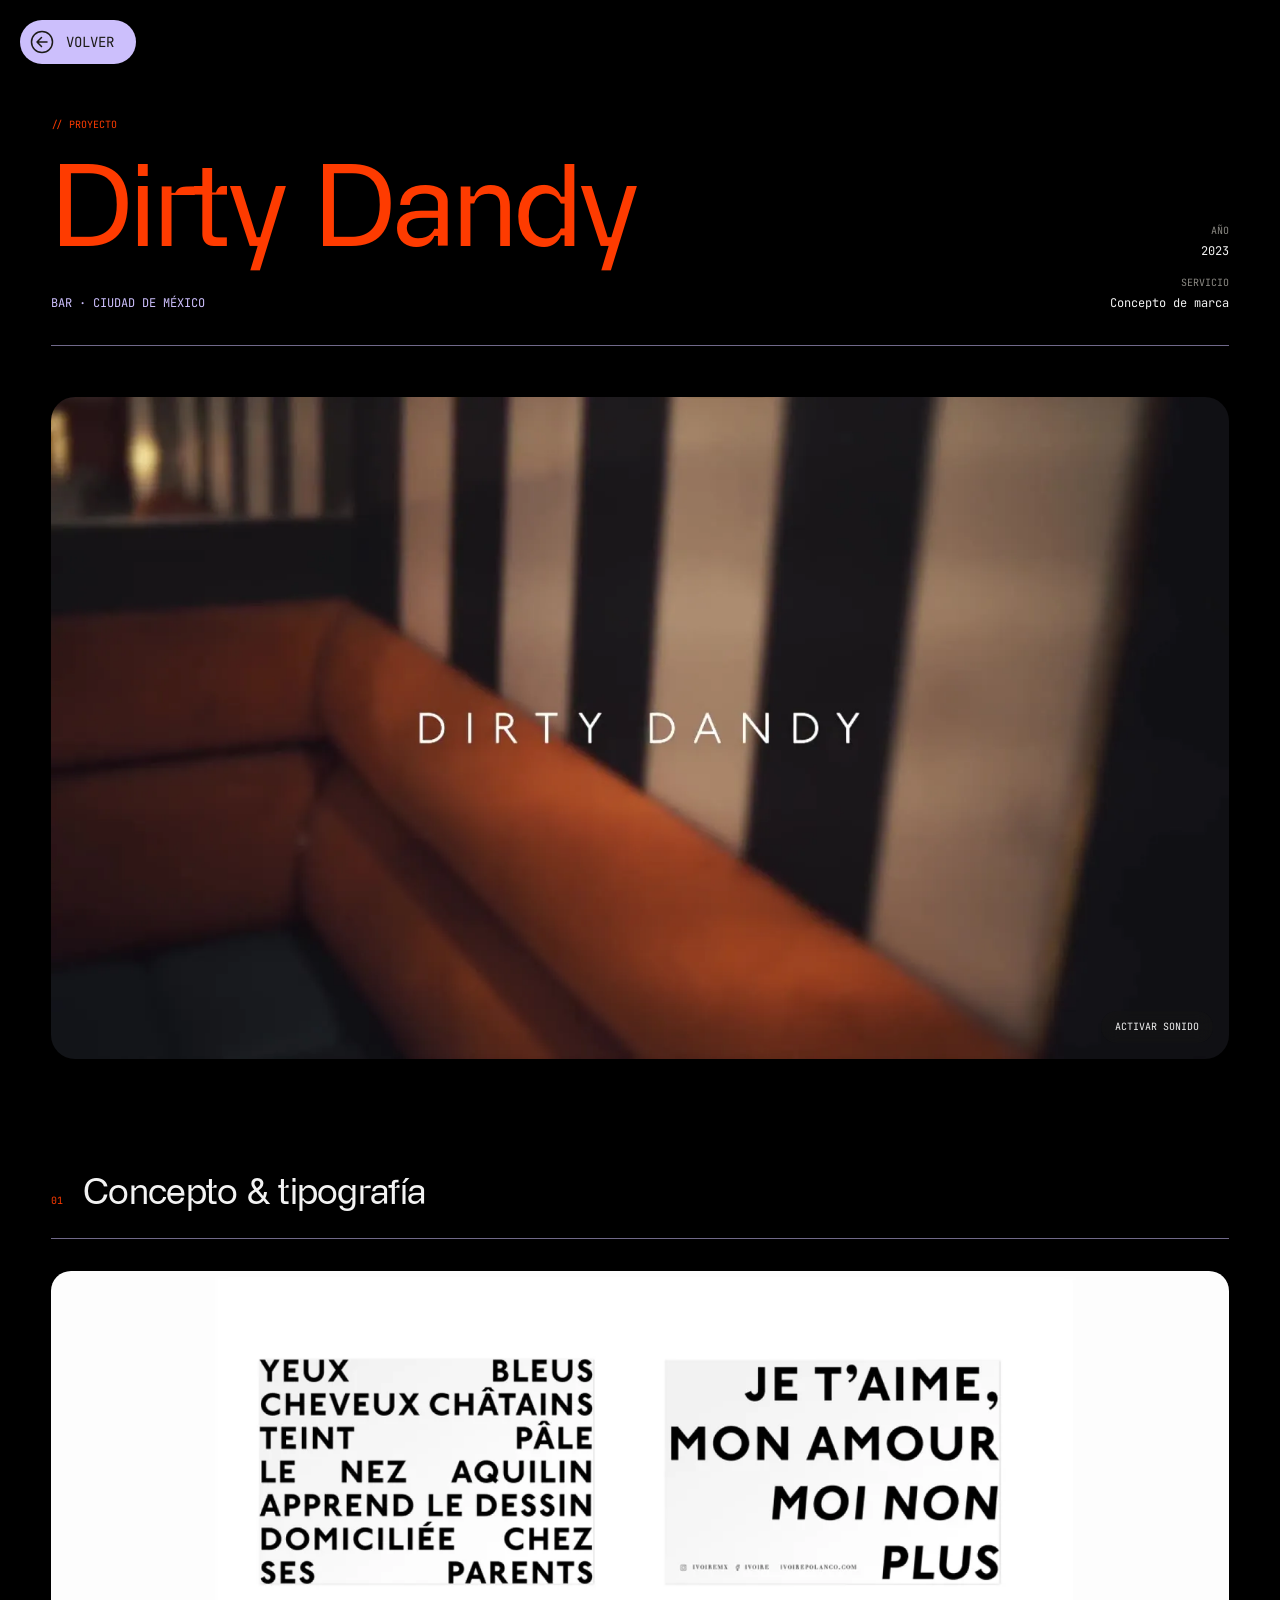
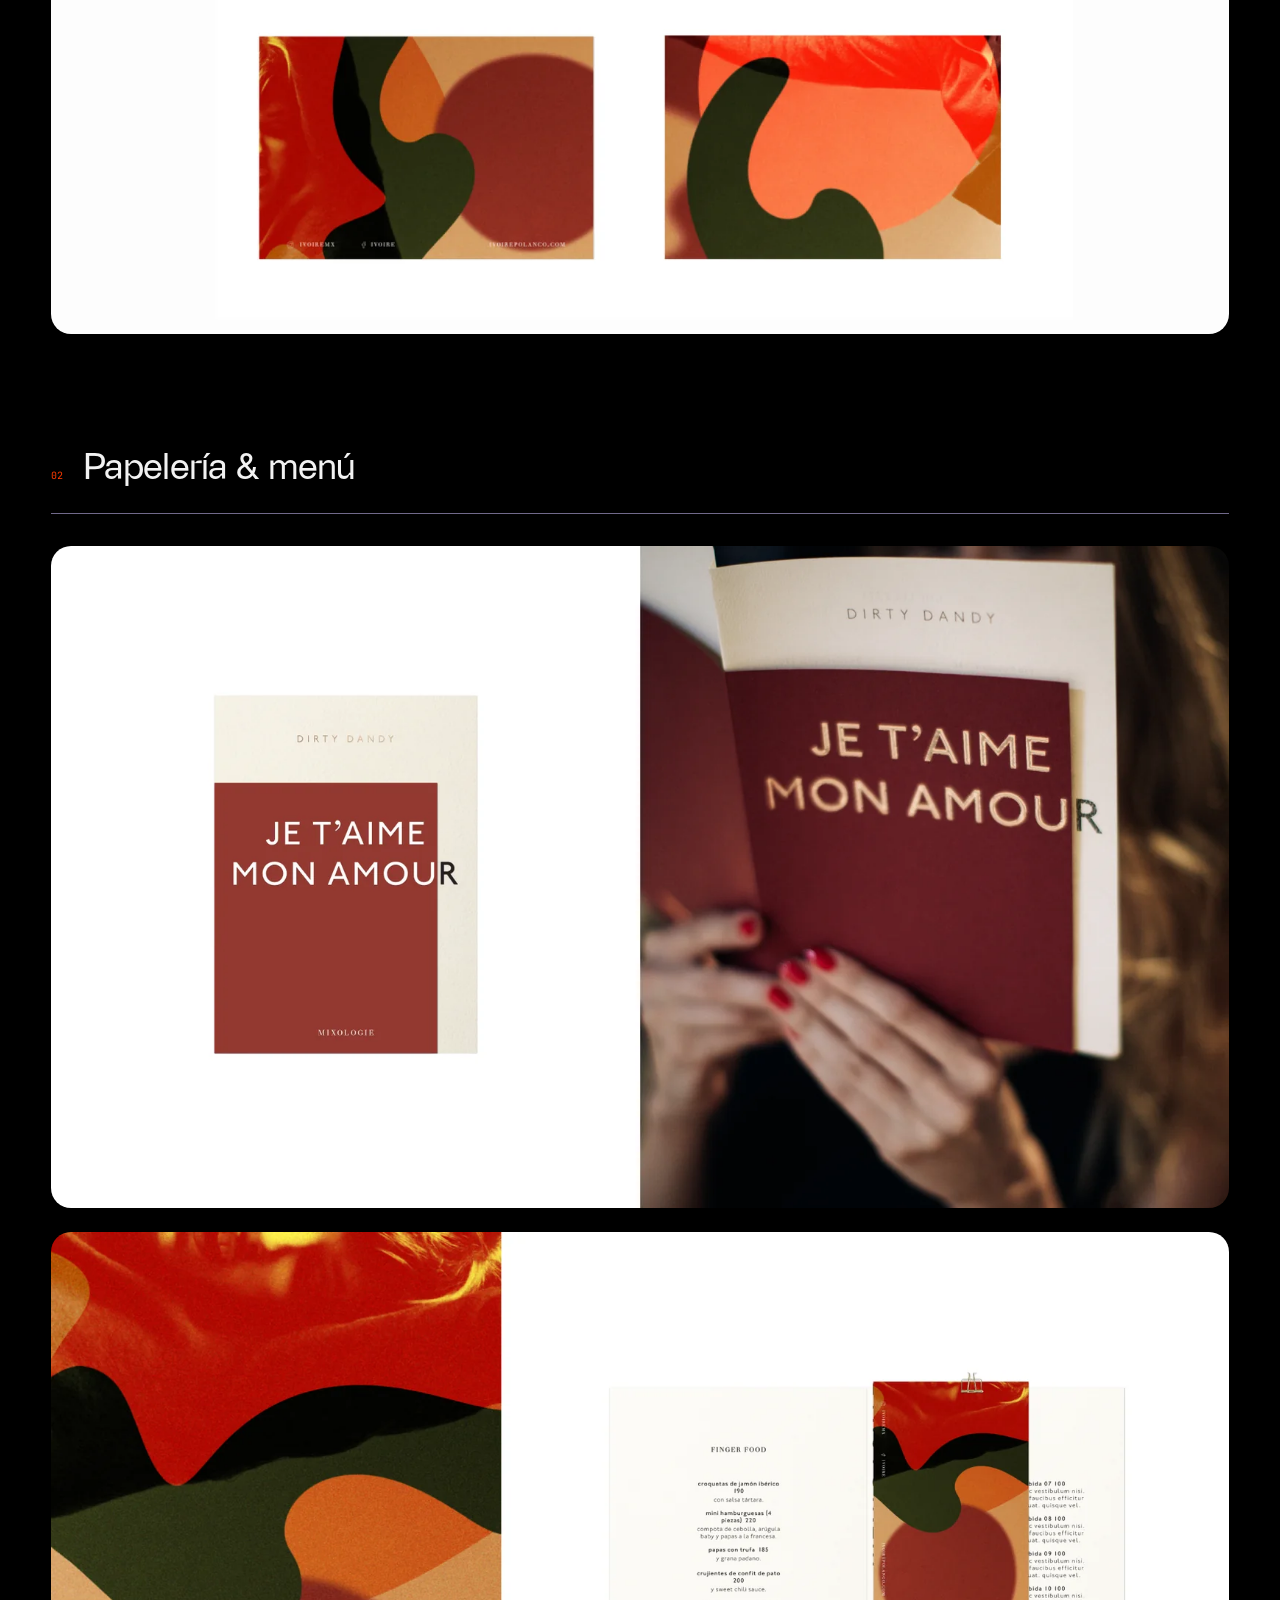
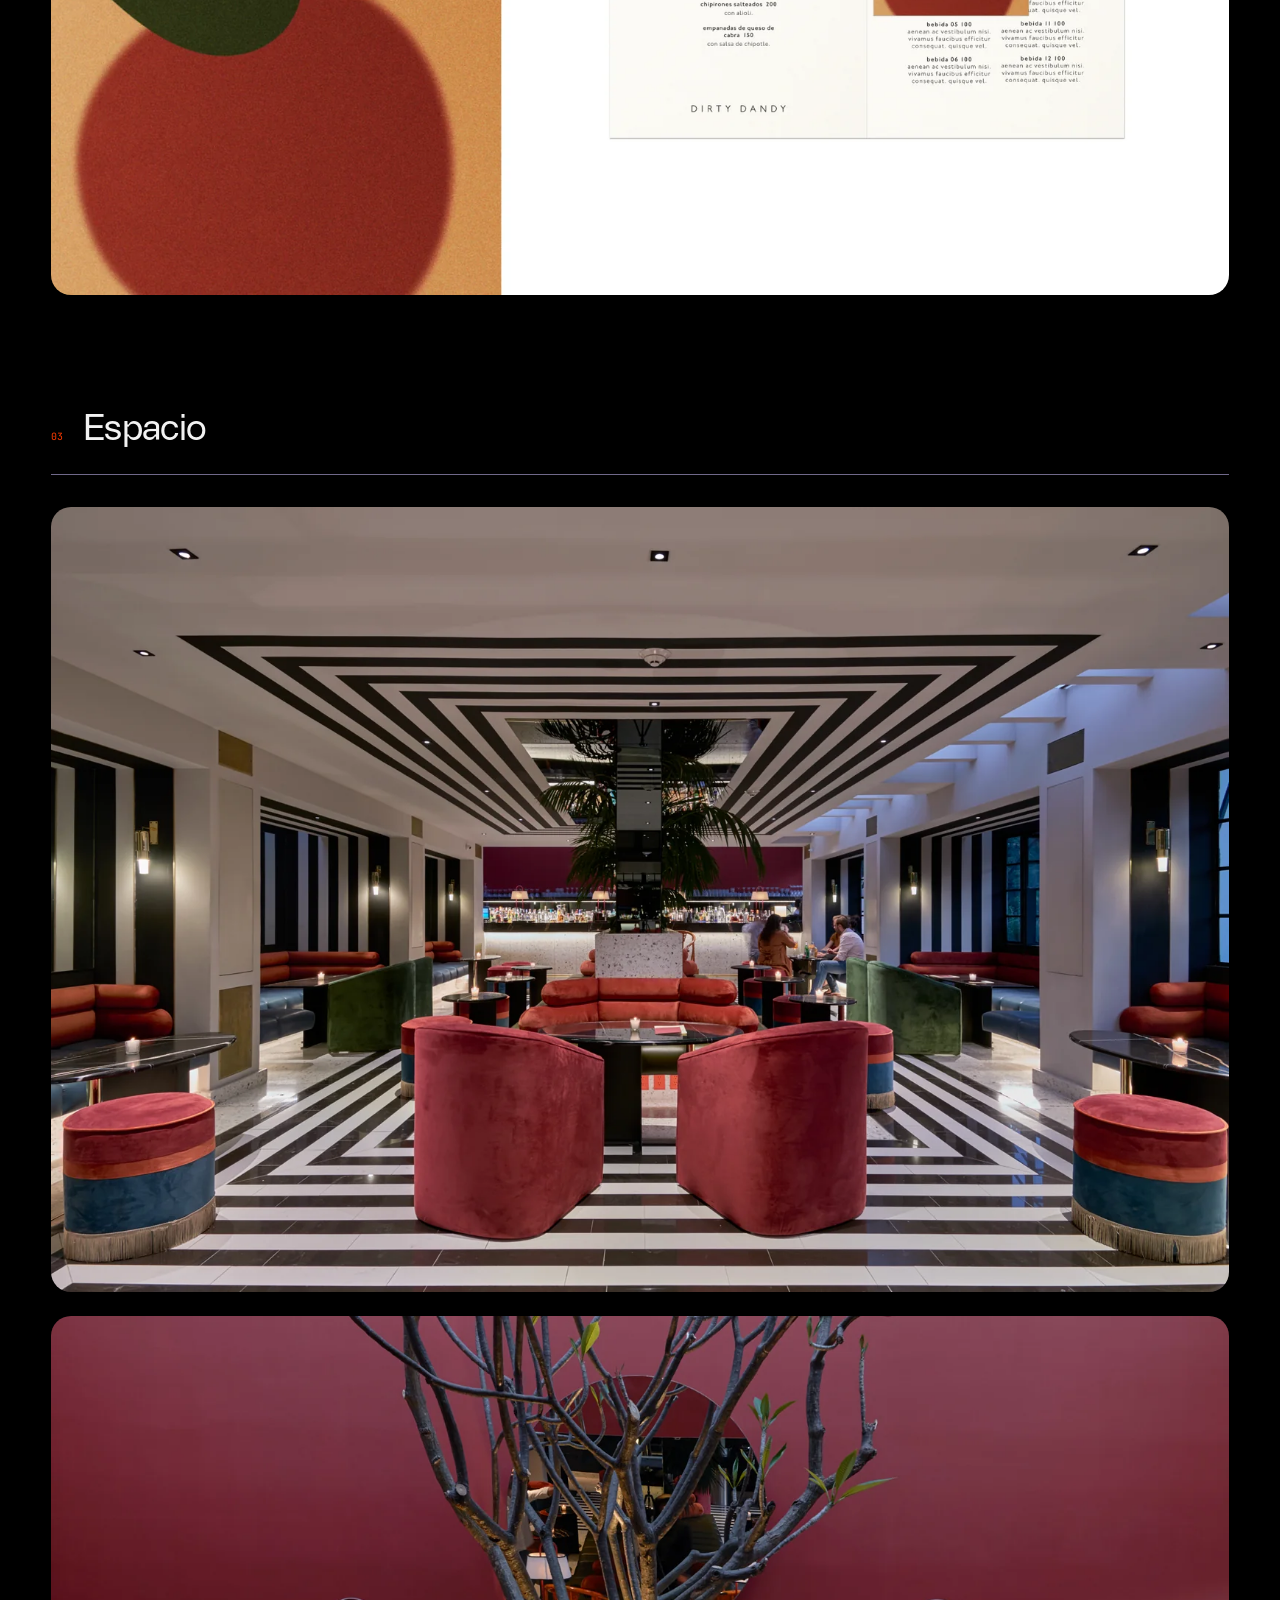
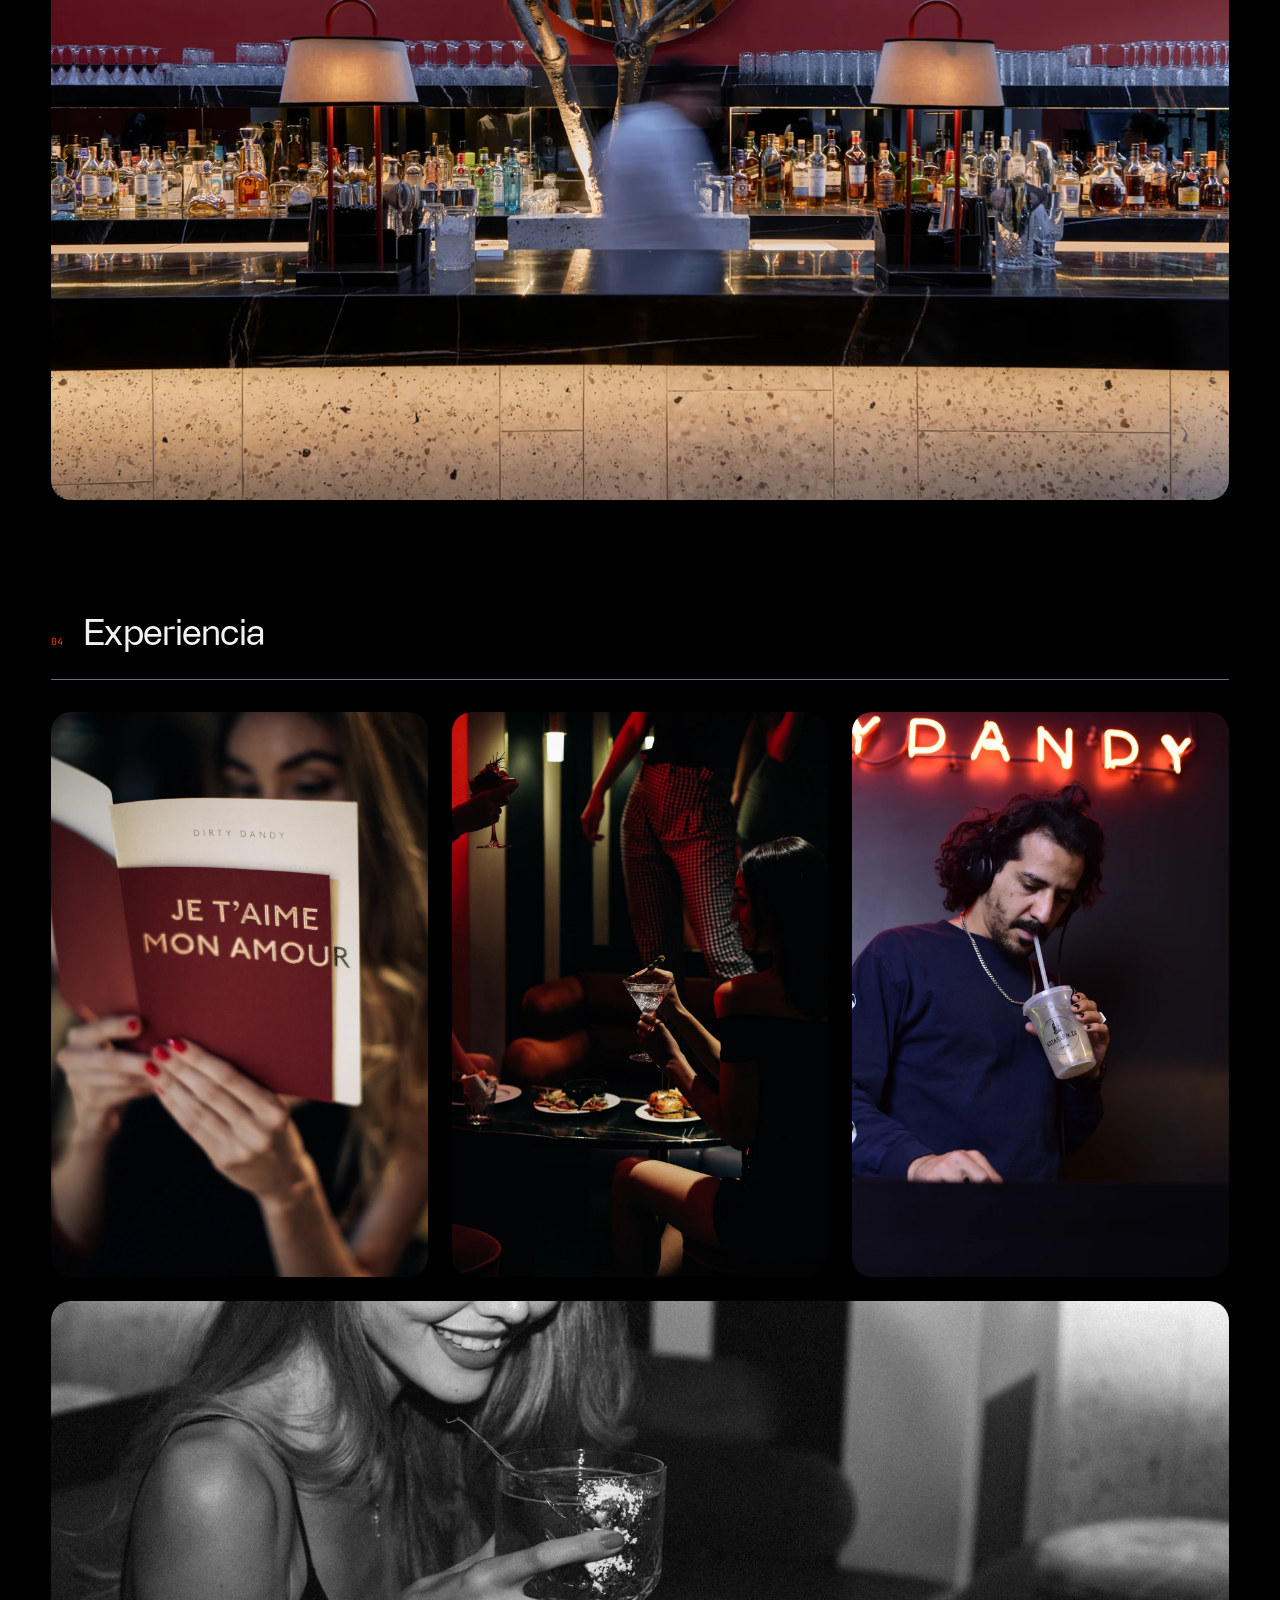
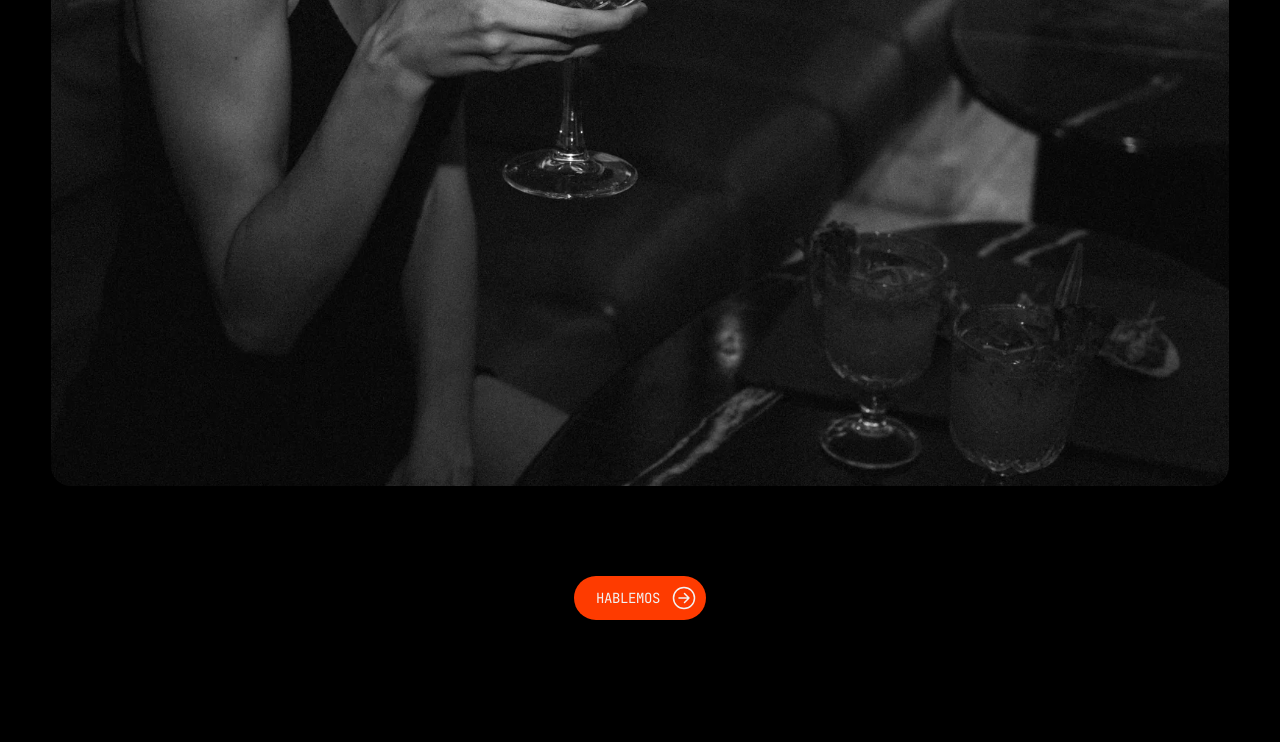
==== commit 8bb8298d: "Botones en español: Work with me → Hablemos Co-Authored-By: Claude Opus 5.5 <noreply@anthropic.com> " ====
--- a/proyecto-dirty-dandy.html
+++ b/proyecto-dirty-dandy.html
@@ -5,6 +5,9 @@
   <meta name="viewport" content="width=device-width, initial-scale=1">
   <title>Dirty Dandy — Juan Carlos Carranza</title>
   <meta name="description" content="Dirty Dandy. Concepto de marca por Juan Carlos Carranza.">
+  <link rel="canonical" href="https://hellojccs.com/proyecto-dirty-dandy.html">
+  <meta property="og:url" content="https://hellojccs.com/proyecto-dirty-dandy.html">
+  <meta property="og:type" content="website">
   <link rel="icon" href="assets/img/personaje-mini.jpg">
   <link rel="preconnect" href="https://fonts.googleapis.com">
   <link rel="preconnect" href="https://fonts.gstatic.com" crossorigin>
@@ -69,7 +72,7 @@
     </section>
 
     <div class="pj-cta">
-      <a href="index.html#contacto" class="btn">Work with me <svg class="arrow" viewBox="0 0 24 24" aria-hidden="true"><use href="#i-arrow"/></svg></a>
+      <a href="index.html#contacto" class="btn">Hablemos <svg class="arrow" viewBox="0 0 24 24" aria-hidden="true"><use href="#i-arrow"/></svg></a>
     </div>
   </main>
 
--- a/styles.css
+++ b/styles.css
@@ -216,7 +216,7 @@
 }
 @keyframes bob { 50% { transform: translateY(-10px); } }
 .hero h1 { color: var(--orange); font-size: clamp(36px, 4.8vw, 72px); line-height: 1.05; }  /* título grande de portada */
-.hero-text { max-width: 60ch; margin-top: 28px; color: #D9D8D4; }
+.hero-text { max-width: 68ch; margin-top: 28px; color: #D9D8D4; text-align: justify; text-align-last: center; hyphens: none; }
 .hero-text strong { color: var(--paper); font-weight: 700; }
 .hero .btn { margin-top: 28px; }
 .chips { list-style: none; display: flex; flex-wrap: wrap; justify-content: center; gap: 8px; margin-top: 28px; }
@@ -266,7 +266,7 @@
 .media > * { width: 100%; height: 100%; object-fit: cover; transition: transform .8s cubic-bezier(.2,.7,.2,1); }
 .card:hover .media > * { transform: scale(1.035); }
 .meta { display: flex; align-items: center; flex-wrap: wrap; gap: 4px 16px; padding-top: 12px; }
-.meta h3 { font-size: 20px; line-height: 28px; }   /* H2 */
+.meta h3 { font-size: 16px; line-height: 24px; }
 .meta p { color: var(--grey-l); font-size: 10px; line-height: 20px; text-transform: uppercase; }
 .meta .arrow { margin-left: auto; color: var(--black); transition: color .2s, transform .25s; }
 .card { cursor: pointer; }
@@ -955,7 +955,7 @@
 .pj-sound { position: absolute; right: 16px; bottom: 16px; height: 32px; padding: 0 14px; border-radius: 999px; border: 0; background: rgba(20,20,20,.55); backdrop-filter: blur(8px); -webkit-backdrop-filter: blur(8px); color: var(--paper); font: 10px/32px var(--mono); text-transform: uppercase; cursor: pointer; transition: background .2s; }
 .pj-sound:hover { background: var(--orange); }
 .pj-sound[aria-pressed="true"] { background: var(--lilac); color: var(--black); }
-.card .media video { width: 100%; height: 100%; object-fit: cover; display: block; }
+.card .media video, .card .media > img { width: 100%; height: 100%; object-fit: cover; object-position: center; display: block; }
 
 /* ===== Capítulos de construcción de marca (Dirty Dandy) ===== */
 .dd-chapter { margin-top: clamp(72px, 9vw, 136px); }
@@ -972,3 +972,7 @@
 .dd-item:hover img { transform: scale(1.02); }
 @media (max-width: 760px) { .dd-three { grid-template-columns: 1fr; } .dd-step h2 { font-size: 28px; line-height: 36px; } }
 @media (max-width: 560px) { .pj-video { border-radius: 14px; } .dd-item { border-radius: 14px; } }
+
+/* Texto solo para buscadores y lectores de pantalla */
+.sr-only{position:absolute;width:1px;height:1px;padding:0;margin:-1px;overflow:hidden;clip:rect(0,0,0,0);white-space:nowrap;border:0}
+.am-intro p strong { font-weight: 700; }
